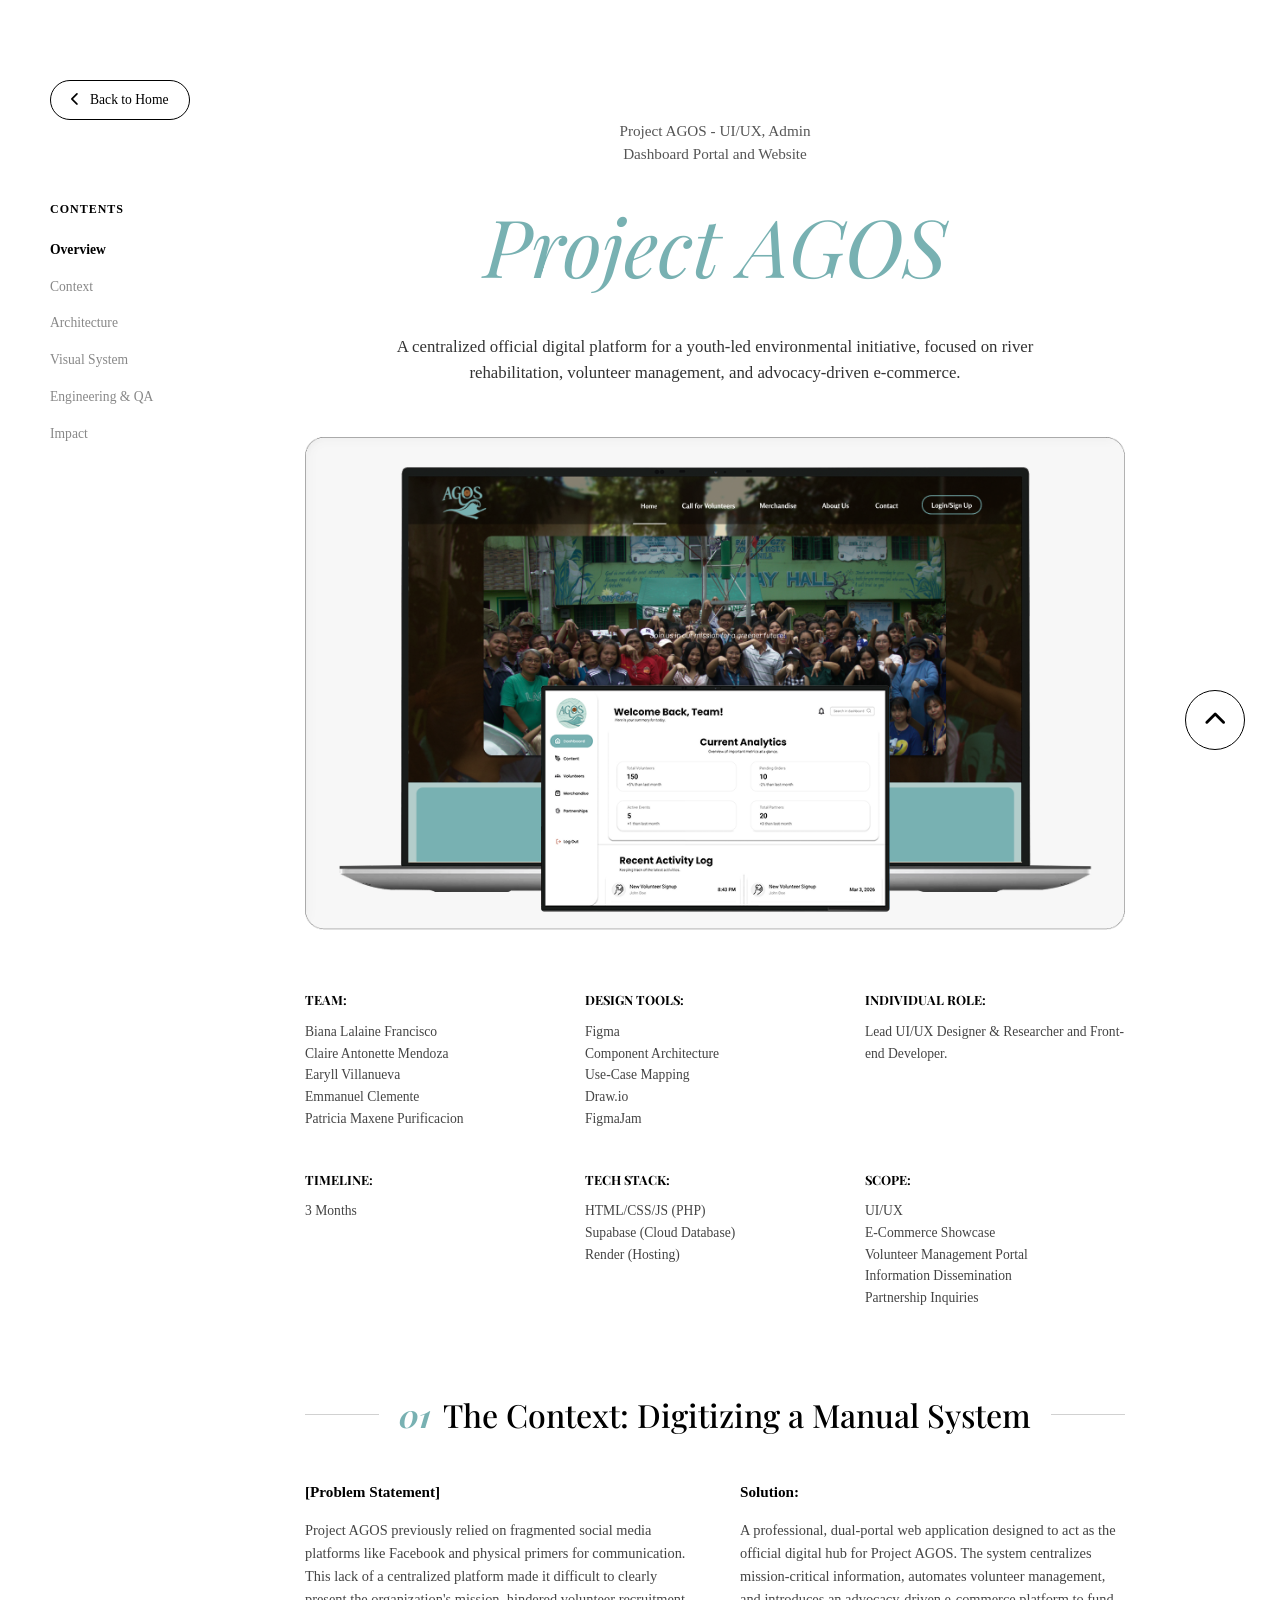
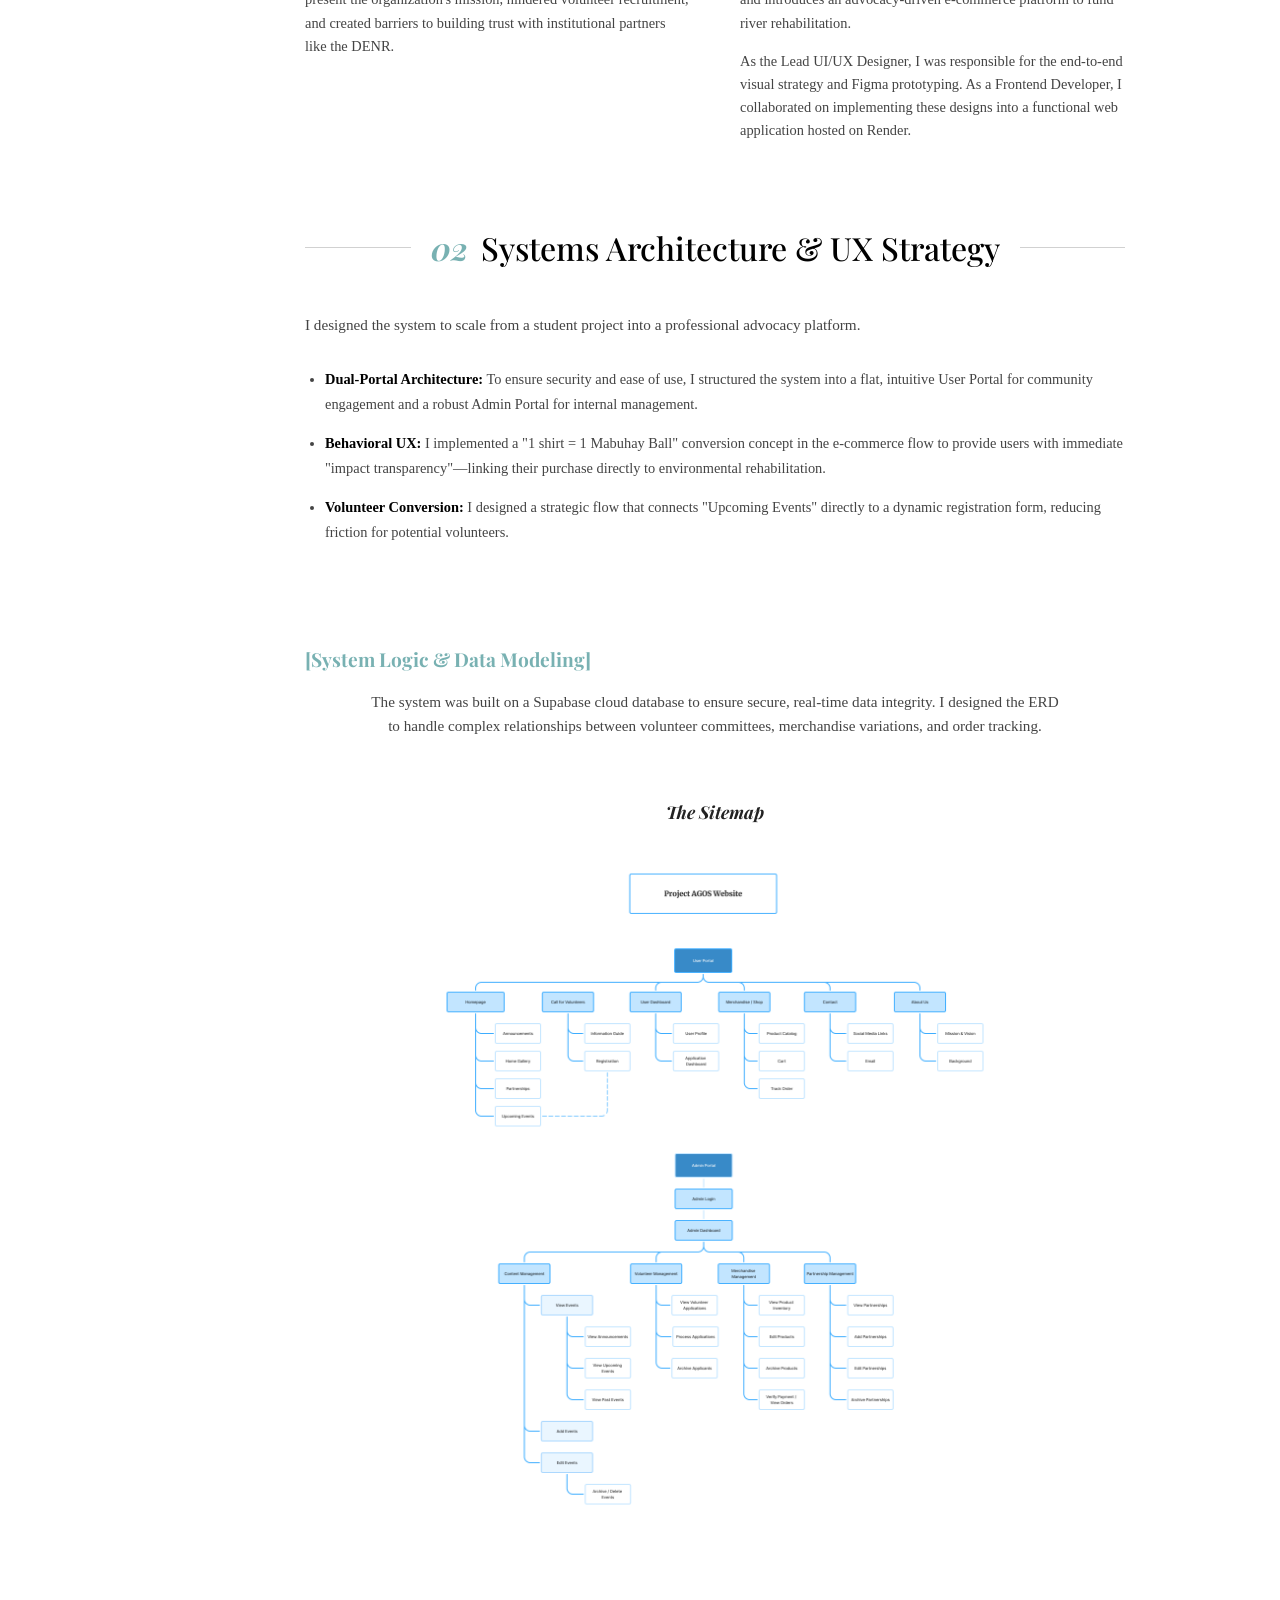
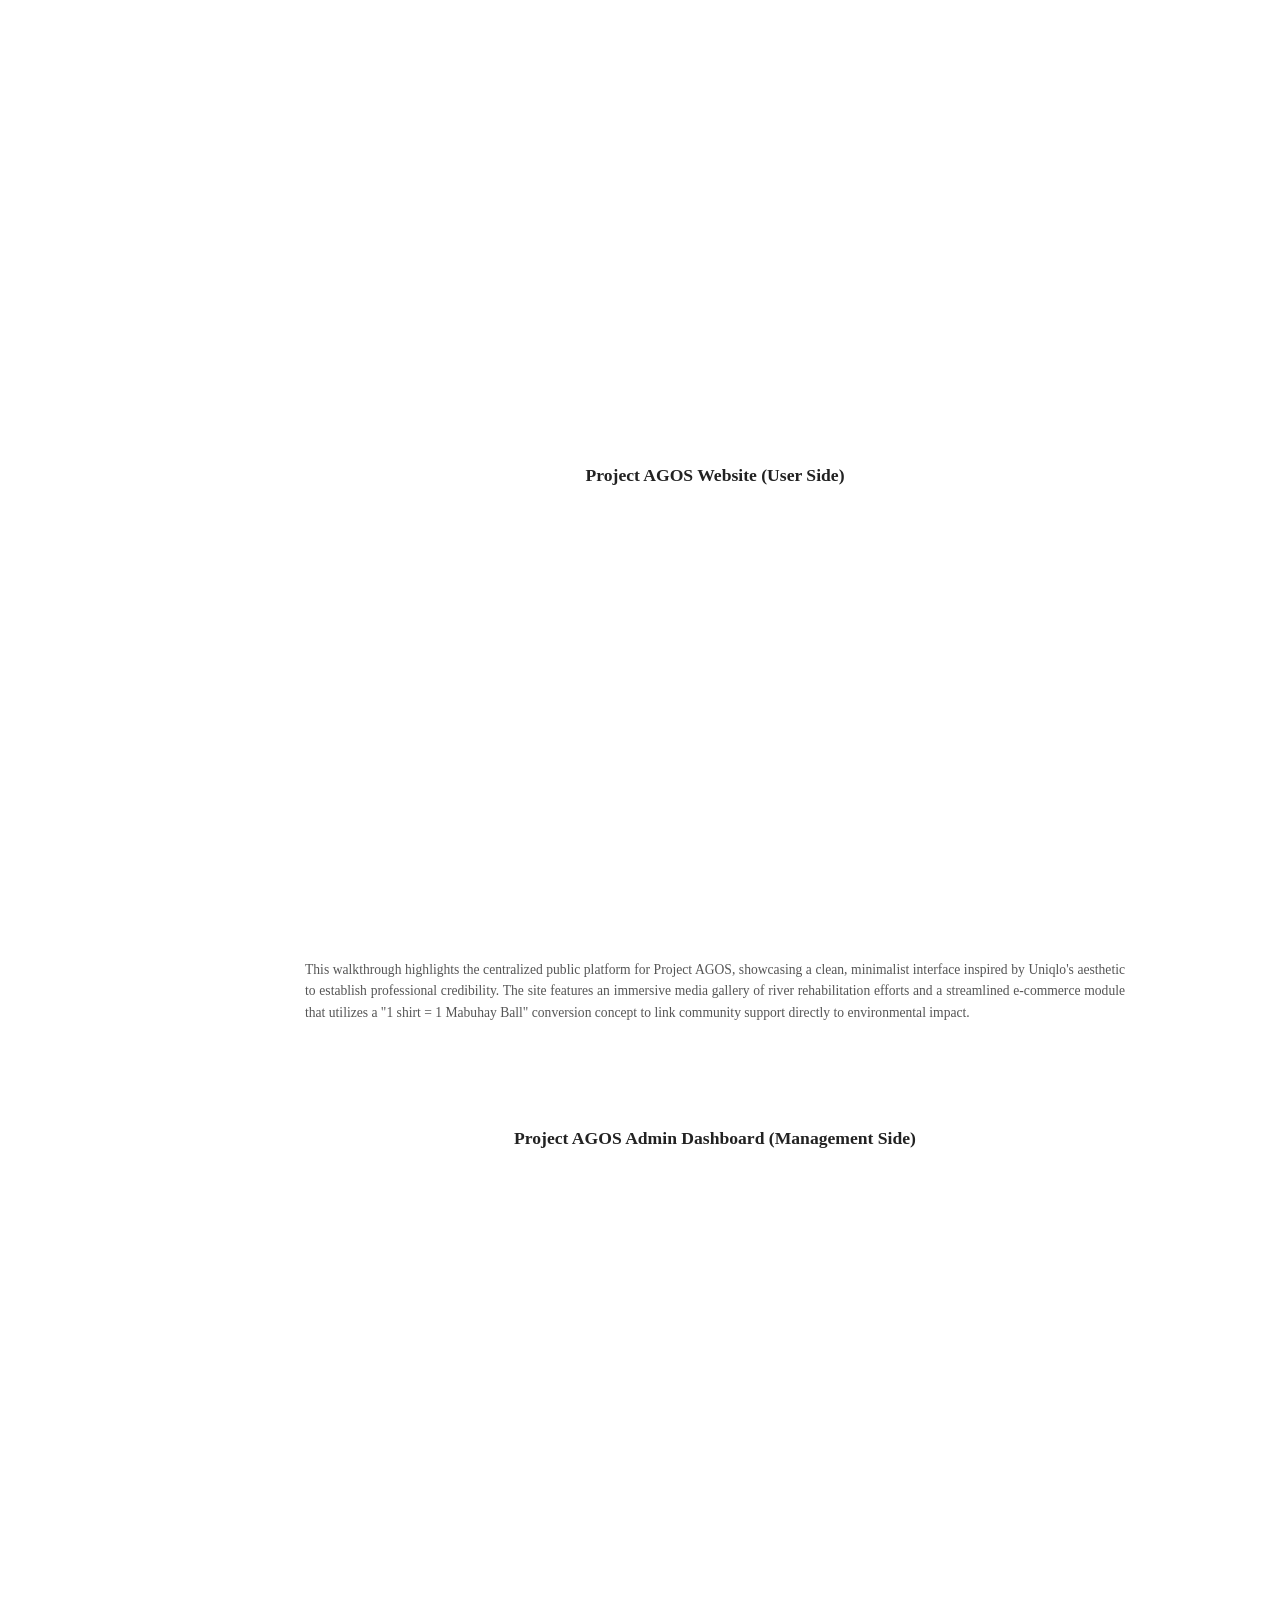
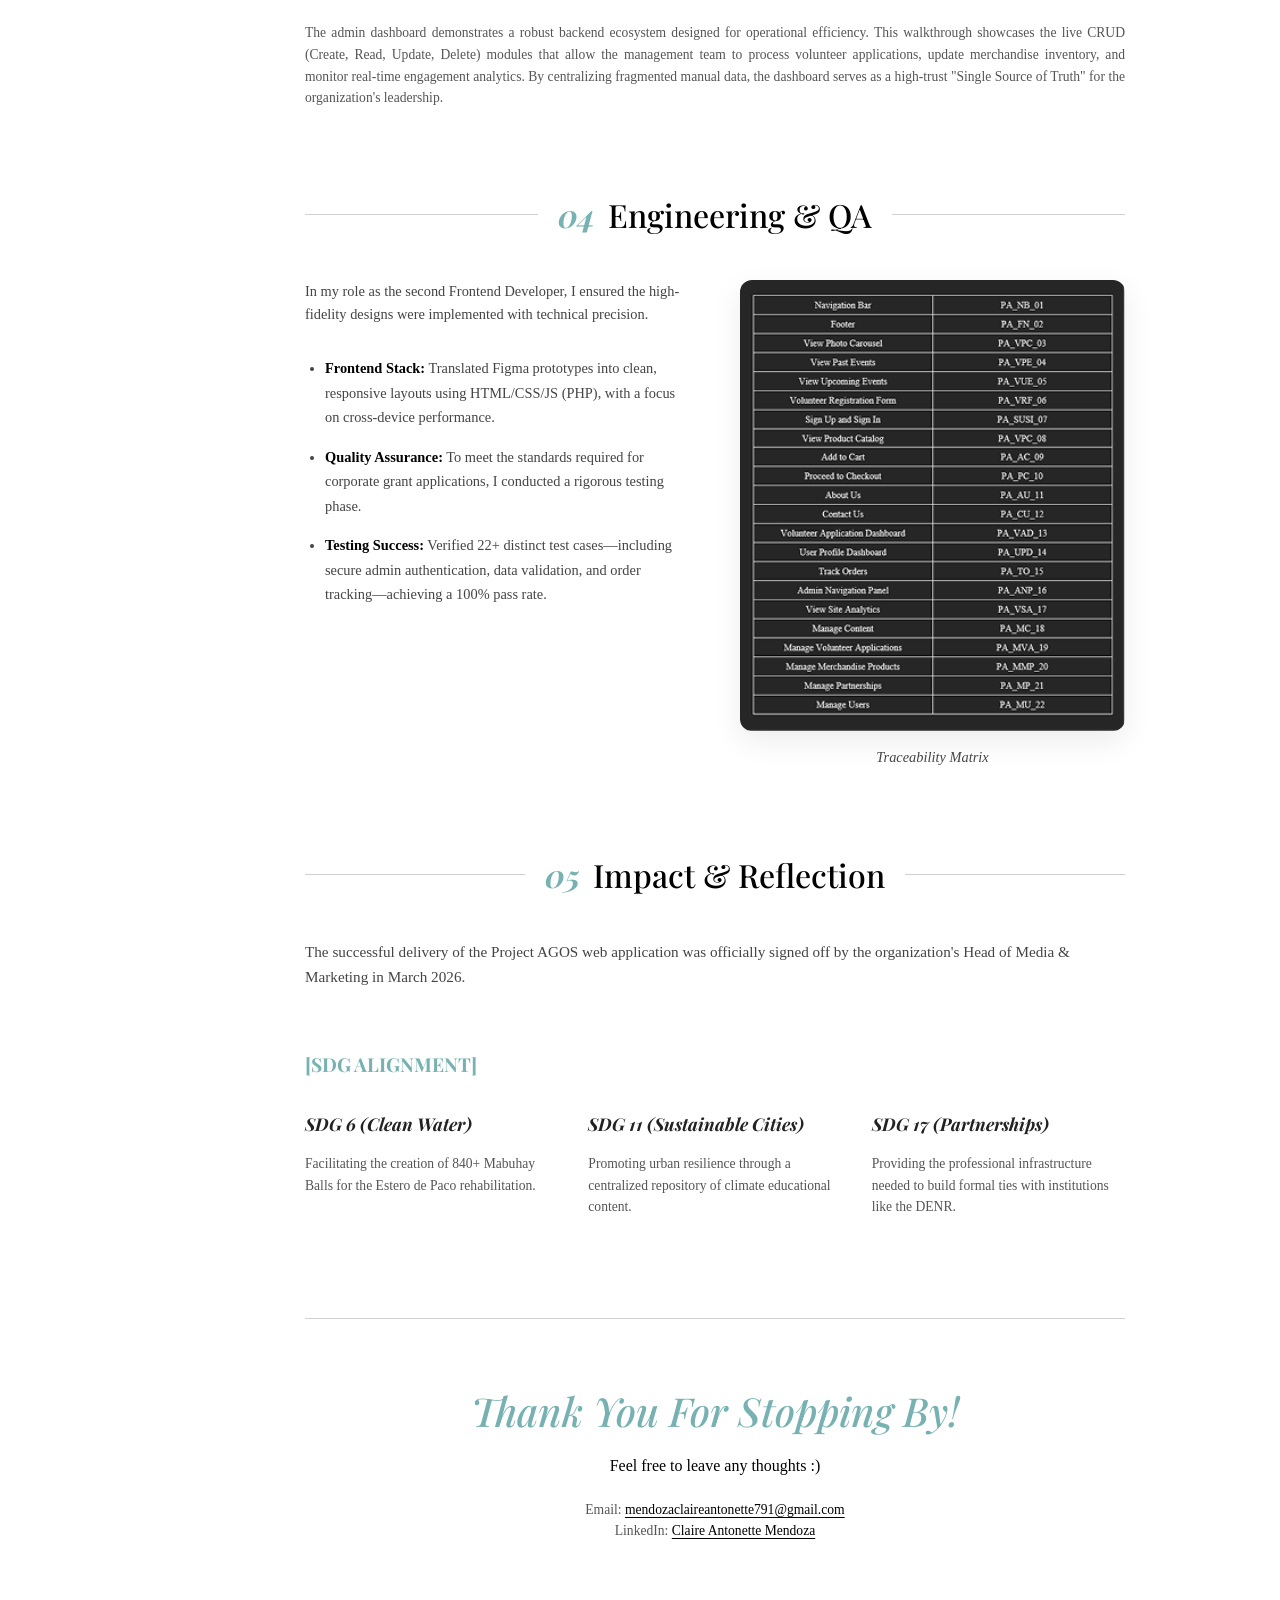
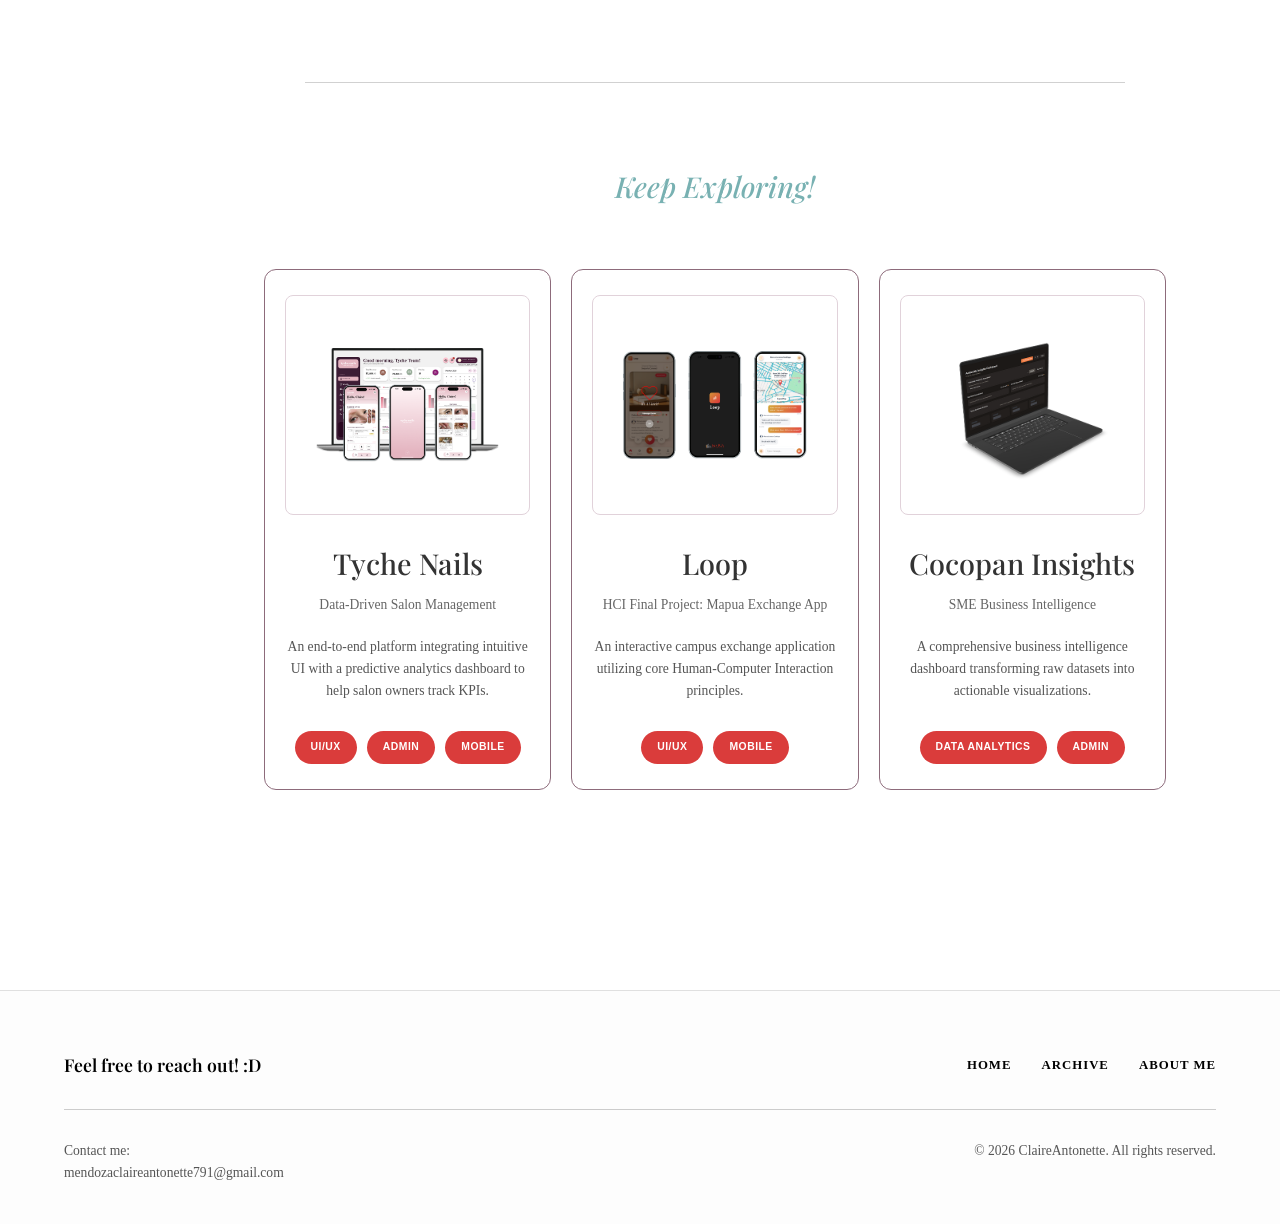
==== cs-agos.html @ 2062e63c "launch: case studies" ====
<!DOCTYPE html>
<html lang="en">
<head>
    <meta charset="UTF-8">
    <meta name="viewport" content="width=device-width, initial-scale=1.0">
    <title>Project AGOS | Case Study</title>
    
    <link rel="icon" type="image/png" href="images/me.png">
    <link rel="stylesheet" href="https://cdnjs.cloudflare.com/ajax/libs/font-awesome/6.4.0/css/all.min.css">
    <link rel="preconnect" href="https://fonts.googleapis.com">
    <link rel="preconnect" href="https://fonts.gstatic.com" crossorigin>
    <link href="https://fonts.googleapis.com/css2?family=Playfair+Display:ital,wght@0,400;0,500;0,600;1,400;1,500&display=swap" rel="stylesheet">
    
    <link rel="stylesheet" href="style.css"> <link rel="stylesheet" href="cs-agos.css"> <script src="components.js" defer></script>
</head>
<body class="case-study-body">

    <div class="cs-layout-grid">
        
        <aside class="cs-sidebar-left">
            <a href="index.html" class="pill-btn back-to-home">
                <i class="fa-solid fa-chevron-left"></i> Back to Home
            </a>

            <div class="contents-wrapper">
                <h4 class="contents-title">CONTENTS</h4>
                <nav class="contents-nav" id="scrollspy-nav">
                    <a href="#overview" class="active">Overview</a>
                    <a href="#context">Context</a>
                    <a href="#architecture">Architecture</a>
                    <a href="#visual-system">Visual System</a>
                    <a href="#engineering">Engineering & QA</a>
                    <a href="#impact">Impact</a>
                </nav>
            </div>
        </aside>

        <main class="cs-main-content">
            
            <section id="overview" class="cs-section scroll-section">
                <div class="hero-text-center pop-in">
                    <p class="hero-overline">Project AGOS - UI/UX, Admin<br>Dashboard Portal and Website</p>
                    <h1 class="hero-title">Project AGOS</h1>
                    <p class="hero-subtitle">A centralized official digital platform for a youth-led environmental initiative, focused on river rehabilitation, volunteer management, and advocacy-driven e-commerce.</p>
                </div>

                <div class="hero-image-wrapper pop-in delay-1">
                    <img src="images/agos/agos mockup.png" alt="Project AGOS Responsive Mockups" class="full-width-img">
                </div>

                <div class="project-meta-grid pop-in delay-2">
                    <div class="meta-item">
                        <h4>TEAM:</h4>
                        <p>Biana Lalaine Francisco<br>Claire Antonette Mendoza<br>Earyll Villanueva<br>Emmanuel Clemente<br>Patricia Maxene Purificacion</p>
                    </div>
                    <div class="meta-item">
                        <h4>DESIGN TOOLS:</h4>
                        <p>Figma<br>Component Architecture<br>Use-Case Mapping<br>Draw.io<br>FigmaJam</p>
                    </div>
                    <div class="meta-item">
                        <h4>INDIVIDUAL ROLE:</h4>
                        <p>Lead UI/UX Designer & Researcher and Front-end Developer.</p>
                    </div>
                    <div class="meta-item">
                        <h4>TIMELINE:</h4>
                        <p>3 Months</p>
                    </div>
                    <div class="meta-item">
                        <h4>TECH STACK:</h4>
                        <p>HTML/CSS/JS (PHP)<br>Supabase (Cloud Database)<br>Render (Hosting)</p>
                    </div>
                    <div class="meta-item">
                        <h4>SCOPE:</h4>
                        <p>UI/UX<br>E-Commerce Showcase<br>Volunteer Management Portal<br>Information Dissemination<br>Partnership Inquiries</p>
                    </div>
                </div>
            </section>

            <section id="context" class="cs-section scroll-section">
                <div class="section-header-line pop-in">
                    <div class="line"></div>
                    <h2 class="section-heading"><span class="accent-num">01</span> The Context: Digitizing a Manual System</h2>
                    <div class="line"></div>
                </div>

                <div class="two-col-text pop-in">
                    <div class="col">
                        <h4>[Problem Statement]</h4>
                        <p>Project AGOS previously relied on fragmented social media platforms like Facebook and physical primers for communication. This lack of a centralized platform made it difficult to clearly present the organization's mission, hindered volunteer recruitment, and created barriers to building trust with institutional partners like the DENR.</p>
                    </div>
                    <div class="col">
                        <h4>Solution:</h4>
                        <p>A professional, dual-portal web application designed to act as the official digital hub for Project AGOS. The system centralizes mission-critical information, automates volunteer management, and introduces an advocacy-driven e-commerce platform to fund river rehabilitation.</p>
                        <p class="mt-s">As the Lead UI/UX Designer, I was responsible for the end-to-end visual strategy and Figma prototyping. As a Frontend Developer, I collaborated on implementing these designs into a functional web application hosted on Render.</p>
                    </div>
                </div>
            </section>

            <section id="architecture" class="cs-section scroll-section">
                <div class="section-header-line pop-in">
                    <div class="line"></div>
                    <h2 class="section-heading"><span class="accent-num">02</span> Systems Architecture & UX Strategy</h2>
                    <div class="line"></div>
                </div>
                
                <p class="section-intro pop-in">I designed the system to scale from a student project into a professional advocacy platform.</p>
                <ul class="custom-list bulleted pop-in">
                    <li><strong>Dual-Portal Architecture:</strong> To ensure security and ease of use, I structured the system into a flat, intuitive User Portal for community engagement and a robust Admin Portal for internal management.</li>
                    <li><strong>Behavioral UX:</strong> I implemented a "1 shirt = 1 Mabuhay Ball" conversion concept in the e-commerce flow to provide users with immediate "impact transparency"—linking their purchase directly to environmental rehabilitation.</li>
                    <li><strong>Volunteer Conversion:</strong> I designed a strategic flow that connects "Upcoming Events" directly to a dynamic registration form, reducing friction for potential volunteers.</li>
                </ul>

                <div class="centered-text-block pop-in mt-xl">
                    <h4 class="accent-subheading">[System Logic & Data Modeling]</h4>
                    <p class="standard-desc centered">The system was built on a Supabase cloud database to ensure secure, real-time data integrity. I designed the ERD to handle complex relationships between volunteer committees, merchandise variations, and order tracking.</p>
                </div>

                <div class="full-image-block pop-in text-center mt-l">
                    <h4 class="italic-subheading">The Sitemap</h4>
                    <img src="images/agos/sitemap.png" alt="Sitemap" class="full-width-img contained-img">
                </div>

                <div class="two-col-images pop-in mt-xl">
                    <div class="col-img text-center">
                        <h4 class="italic-subheading">The Database Design (ERD)</h4>
                        <img src="images/agos/erd.png" alt="Database ERD" class="full-width-img">
                    </div>
                    <div class="col-img text-center">
                        <h4 class="italic-subheading">Use Case Diagram</h4>
                        <img src="images/agos/use case diagram.png" alt="Use Case Diagram" class="full-width-img">
                    </div>
                </div>
            </section>

            <section id="visual-system" class="cs-section scroll-section">
                <div class="section-header-line pop-in">
                    <div class="line"></div>
                    <h2 class="section-heading"><span class="accent-num">03</span> UI Design & Visual System</h2>
                    <div class="line"></div>
                </div>

                <p class="section-intro pop-in">I established a modern, trustworthy digital identity inspired by Uniqlo's minimalist aesthetic to ensure scannability and professional credibility.</p>
                <ul class="custom-list bulleted pop-in">
                    <li><strong>Design Motif:</strong> The "AGOS" (The Current) theme is reflected through fluid wave icons and organic illustrations of the "Bokashi" balls.</li>
                    <li><strong>The Palette:</strong> Used Deep Teals (#78B1B2) for water restoration and Earthy Browns (#88582F) to represent the bioremediation elements.</li>
                    <li><strong>Navigation Logic:</strong> Designed a flat navigation structure for the User Portal to ensure maximum accessibility for the general public.</li>
                </ul>

                <div class="full-image-block pop-in mt-l">
                    <h4 class="accent-subheading">[Design System]</h4>
                    <img src="images/agos/design system.png" alt="Design System, Typography, Colors, and Assets" class="full-width-img shadow-light border-radius-lg mt-m">
                </div>

                <div class="full-video-block pop-in mt-xl">
                    <h4 class="bold-subheading text-center">Project AGOS Website (User Side)</h4>
                    <video src="videos/agos/user website.mp4" autoplay loop muted playsinline class="full-width-video mt-m"></video>
                    <p class="caption-desc mt-m">This walkthrough highlights the centralized public platform for Project AGOS, showcasing a clean, minimalist interface inspired by Uniqlo's aesthetic to establish professional credibility. The site features an immersive media gallery of river rehabilitation efforts and a streamlined e-commerce module that utilizes a "1 shirt = 1 Mabuhay Ball" conversion concept to link community support directly to environmental impact.</p>
                </div>

                <div class="full-video-block pop-in mt-xl">
                    <h4 class="bold-subheading text-center">Project AGOS Admin Dashboard (Management Side)</h4>
                    <video src="videos/agos/admin dashboard.mp4" autoplay loop muted playsinline class="full-width-video mt-m"></video>
                    <p class="caption-desc mt-m">The admin dashboard demonstrates a robust backend ecosystem designed for operational efficiency. This walkthrough showcases the live CRUD (Create, Read, Update, Delete) modules that allow the management team to process volunteer applications, update merchandise inventory, and monitor real-time engagement analytics. By centralizing fragmented manual data, the dashboard serves as a high-trust "Single Source of Truth" for the organization's leadership.</p>
                </div>
            </section>

            <section id="engineering" class="cs-section scroll-section">
                <div class="section-header-line pop-in">
                    <div class="line"></div>
                    <h2 class="section-heading"><span class="accent-num">04</span> Engineering & QA</h2>
                    <div class="line"></div>
                </div>

                <div class="engineering-grid pop-in">
                    <div class="eng-text-col">
                        <p class="standard-desc mb-m">In my role as the second Frontend Developer, I ensured the high-fidelity designs were implemented with technical precision.</p>
                        <ul class="custom-list bulleted">
                            <li><strong>Frontend Stack:</strong> Translated Figma prototypes into clean, responsive layouts using HTML/CSS/JS (PHP), with a focus on cross-device performance.</li>
                            <li><strong>Quality Assurance:</strong> To meet the standards required for corporate grant applications, I conducted a rigorous testing phase.</li>
                            <li><strong>Testing Success:</strong> Verified 22+ distinct test cases—including secure admin authentication, data validation, and order tracking—achieving a 100% pass rate.</li>
                        </ul>
                    </div>
                    <div class="eng-img-col text-center">
                        <img src="images/agos/traceability matrix.png" alt="Traceability Matrix" class="full-width-img shadow-light border-radius-lg">
                        <p class="caption-italic mt-s">Traceability Matrix</p>
                    </div>
                </div>
            </section>

            <section id="impact" class="cs-section scroll-section">
                <div class="section-header-line pop-in">
                    <div class="line"></div>
                    <h2 class="section-heading"><span class="accent-num">05</span> Impact & Reflection</h2>
                    <div class="line"></div>
                </div>

                <p class="section-intro pop-in">The successful delivery of the Project AGOS web application was officially signed off by the organization's Head of Media & Marketing in March 2026.</p>

                <div class="centered-text-block pop-in mt-l">
                    <h4 class="accent-subheading">[SDG ALIGNMENT]</h4>
                </div>

                <div class="sdg-grid pop-in mt-m">
                    <div class="sdg-col">
                        <h4 class="italic-subheading small">SDG 6 (Clean Water)</h4>
                        <p>Facilitating the creation of 840+ Mabuhay Balls for the Estero de Paco rehabilitation.</p>
                    </div>
                    <div class="sdg-col">
                        <h4 class="italic-subheading small">SDG 11 (Sustainable Cities)</h4>
                        <p>Promoting urban resilience through a centralized repository of climate educational content.</p>
                    </div>
                    <div class="sdg-col">
                        <h4 class="italic-subheading small">SDG 17 (Partnerships)</h4>
                        <p>Providing the professional infrastructure needed to build formal ties with institutions like the DENR.</p>
                    </div>
                </div>

                <div class="cs-outro pop-in mt-xl">
                    <hr class="thin-line">
                    <h2 class="accent-italic-heading">Thank You For Stopping By!</h2>
                    <p>Feel free to leave any thoughts :)</p>
                    <div class="outro-links">
                        <p>Email: <a href="mailto:mendozaclaireantonette791@gmail.com">mendozaclaireantonette791@gmail.com</a></p>
                        <p>LinkedIn: <a href="https://www.linkedin.com/in/claire-antonette-mendoza-5506382b3/" target="_blank">Claire Antonette Mendoza</a></p>
                    </div>
                </div>
            </section>

            <section class="keep-exploring-section pop-in">
                <h3 class="accent-italic-heading small">Keep Exploring!</h3>
                
                <div class="projects-grid mt-l">
                    <a href="cs-tyche.html" class="project-card" style="--hover-glow: rgba(244, 143, 177, 0.6);">
                        <div class="project-top-container">
                            <img src="images/tyche nails.png" alt="Tyche Nails App">
                        </div>
                        <h3>Tyche Nails</h3>
                        <p class="subtitle">Data-Driven Salon Management</p>
                        <p class="desc">An end-to-end platform integrating intuitive UI with a predictive analytics dashboard to help salon owners track KPIs.</p>
                        <div class="tags">
                            <span class="tag" style="background-color: var(--accent-red);">UI/UX</span>
                            <span class="tag" style="background-color: var(--accent-red);">ADMIN</span>
                            <span class="tag" style="background-color: var(--accent-red);">MOBILE</span>
                        </div>
                    </a>

                    <a href="cs-loop.html" class="project-card" style="--hover-glow: rgba(255, 38, 38, 0.068);">
                        <div class="project-top-container">
                            <img src="images/loop.png" alt="Loop">
                        </div>
                        <h3>Loop</h3>
                        <p class="subtitle">HCI Final Project: Mapua Exchange App</p>
                        <p class="desc">An interactive campus exchange application utilizing core Human-Computer Interaction principles.</p>
                        <div class="tags">
                            <span class="tag" style="background-color: var(--accent-red);">UI/UX</span>
                            <span class="tag" style="background-color: var(--accent-red);">MOBILE</span>
                        </div>    
                    </a>
                    
                    <a href="cs-cocopan.html" class="project-card" style="--hover-glow: rgba(223, 127, 25, 0.075);">
                        <div class="project-top-container">
                            <img src="images/cocopan.png" alt="Cocopan Insights Dashboard">
                        </div>
                        <h3>Cocopan Insights</h3>
                        <p class="subtitle">SME Business Intelligence</p>
                        <p class="desc">A comprehensive business intelligence dashboard transforming raw datasets into actionable visualizations.</p>
                        <div class="tags">
                            <span class="tag" style="background-color: var(--accent-red);">DATA ANALYTICS</span>
                            <span class="tag" style="background-color: var(--accent-red);">ADMIN</span>
                        </div>
                    </a>
                </div>
            </section>

        </main>

        <aside class="cs-sidebar-right">
            <button class="circle-btn back-to-top" id="btt-btn">
                <i class="fa-solid fa-chevron-up"></i>
            </button>
        </aside>

    </div>

    <site-footer></site-footer>

    <script>
        document.addEventListener("DOMContentLoaded", () => {
            const popElements = document.querySelectorAll('.pop-in');
            const observerOptions = { threshold: 0.1, rootMargin: "0px 0px -50px 0px" };
            
            const appearOnScroll = new IntersectionObserver(function(entries, observer) {
                entries.forEach(entry => {
                    if (!entry.isIntersecting) return;
                    entry.target.classList.add('visible');
                    observer.unobserve(entry.target);
                });
            }, observerOptions);

            popElements.forEach(el => appearOnScroll.observe(el));

            const sections = document.querySelectorAll('.scroll-section');
            const navLinks = document.querySelectorAll('.contents-nav a');

            window.addEventListener('scroll', () => {
                let current = '';
                sections.forEach(section => {
                    const sectionTop = section.offsetTop;
                    const sectionHeight = section.clientHeight;
                    if (pageYOffset >= (sectionTop - 300)) {
                        current = section.getAttribute('id');
                    }
                });

                navLinks.forEach(link => {
                    link.classList.remove('active');
                    if (link.getAttribute('href').includes(current)) {
                        link.classList.add('active');
                    }
                });
            });

            const bttBtn = document.getElementById('btt-btn');
            bttBtn.addEventListener('click', () => {
                window.scrollTo({ top: 0, behavior: 'smooth' });
            });
        });
    </script>
</body>
</html>
---- style.css ----
/* ====== BASE STYLES & VARIABLES ====== */
:root {
    --primary-color: #9a6f87; 
    --accent-red: #D12D01; /* High contrast red requested */
    --text-color: #333333;
    --bg-color: #fdfdfd;
    --border-color: #c9b4c3;
    --font-heading: 'Playfair Display', serif;
    --font-body: 'Georgia', 'Times New Roman', Times, serif;
    --card-outline-color: #9a6f87; /*outline*/
    --card-inner-box-border-color: rgba(154, 111, 135, 0.3); /*sub-stroke*/
}

/* --- CUSTOM SCROLLBAR & SMOOTH SCROLL --- */
html {
    scroll-behavior: smooth;
}

::-webkit-scrollbar {
    width: 8px;
}

::-webkit-scrollbar-track {
    background: var(--bg-color);
}

::-webkit-scrollbar-thumb {
    background: var(--primary-pink);
    border-radius: 10px;
}

::-webkit-scrollbar-thumb:hover {
    background: var(--accent-red);
}

/* --- SCROLL REVEAL ANIMATIONS --- */
.reveal-on-scroll {
    opacity: 50;
    transform: translateY(40px);
    transition: opacity 2s ease-out, transform 8s cubic-bezier(0.175, 0.885, 0.32, 1.275);
}

.reveal-on-scroll.is-visible {
    opacity: 1;
    transform: translateY(0);
}


* {
    margin: 0;
    padding: 0;
    box-sizing: border-box;
}

body {
    background-color: var(--bg-color);
    color: var(--text-color);
    font-family: var(--font-body);
    line-height: 1.6;
    overflow-x: hidden;
}

a {
    text-decoration: none;
    color: inherit;
}

/* ====== NAVBAR ====== */
#navbar {
    position: fixed;
    top: 20px;
    left: 50%;
    transform: translateX(-50%);
    width: 95%;
    max-width: 1100px;
    z-index: 1000;
    transition: transform 0.4s cubic-bezier(0.3, 1, 0.3, 1);
}

.nav-content {
    position: relative;
    height: 63px;
    background: rgba(253, 253, 253, 0.4);
    backdrop-filter: blur(12px);
    -webkit-backdrop-filter: blur(25px); 
    border: 1px solid rgba(201, 180, 195, 0.5);
    border-radius: 50px;
    display: flex;
    justify-content: space-between;
    align-items: center;
    padding: 12px 35px;
    box-shadow: 0 4px 20px rgba(0, 0, 0, 0.03);
}

/* The new centered pill container */
.nav-center {
    position: absolute;
    height: 38px;
    left: 50%;
    transform: translateX(-50%); /* This guarantees it is mathematically dead-center */
    background: rgba(201, 180, 195, 0.15); /* Same soft background as the buttons */
    border: 1px solid rgba(201, 180, 195, 0.5);
    border-radius: 50px;
    padding: 8px 40px;
    display: flex;
    align-items: center;
    margin-left: 15px;
}

.nav-right {
    display: flex;
    align-items: center;
    gap: 25px;
}

.logo {
    font-family: var(--font-heading);
    color: var(--primary-color);
    font-weight: 540;
    font-size: 0.95rem;
    letter-spacing: 1px;
    transition: opacity 0.3s ease;
}

.mobile-logo {
    display: none; /* Hidden on desktop */
}

.logo:hover {
    opacity: 0.7;
}

.nav-links {
    list-style: none;
    display: flex;
    gap: 35px;
    align-items: center;
}

.nav-links a {
    font-family: var(--font-body);
    font-size: 0.8rem;
    color: var(--primary-color);
    letter-spacing: 0px;
    text-transform: uppercase;
    transition: color 0.3s ease;
}

.nav-links a:hover, .nav-links a.active {
    color: var(--accent-red);
    opacity: 1;
    
}

.resume-circle {
    display: flex;
    align-items: center;
    justify-content: center;
    width: 38px;
    height: 38px;
    border-radius: 50%;
    background: rgba(201, 180, 195, 0.15);
    border: 1px solid rgba(201, 180, 195, 0.5);
    color: var(--primary-color);
    font-size: 1.1rem;
    transition: all 0.3s ease;
}

.resume-circle:hover {
    background: var(--accent-red);
    border-color: var(--accent-red);
    color: white;
    transform: scale(1.05);
}

/* ====== PAGE SECTIONS (Scaled up) ====== */
main {
    max-width: 1200px; /* Scaled up from 1100px */
    margin: 0 auto;
    padding: 150px 20px 100px 20px;
    min-height: 80vh;
}

.page-section {
    display: none; 
    animation: fadeIn 0.6s ease forwards;
}

.page-section.active {
    display: block; 
}

@keyframes fadeIn {
    from { opacity: 0; transform: translateY(15px); }
    to { opacity: 1; transform: translateY(0); }
}

/* ====== GRADIENT TEXT ====== */
.gradient-text {
    background: linear-gradient(0deg, #9e4127d9 0%, #A16DB4 100%); 
    -webkit-background-clip: text;
    -webkit-text-fill-color: transparent;
    background-clip: text;
    color: transparent;
    display: inline-block;
}

/* ====== HOME PAGE ====== */
.hero {
    margin-bottom: 90px;
}

.hero h1 {
    font-family: var(--font-heading);
    font-size: 4.2rem; /* Scaled up */
    font-weight: 400;
    line-height: 1.2;
    margin-bottom: 25px;
}

.hero p {
    color: #9E4027; /* Neutral tone for subtitle */
    font-size: 1.1rem;
}

.section-divider {
    display: flex;
    justify-content: space-between;
    align-items: center;
    border-top: 1px solid var(--border-color);
    padding-top: 10px;
    margin-bottom: 50px;
    color: var(--primary-color);
    font-family: var(--font-heading);
    font-size: 1.2rem;
}

/* Projects Grid - Subtle premium interactions */
/* Projects Grid - Premium multi-border interaction */
.projects-grid {
    display: grid;
    grid-template-columns: repeat(2, 1fr);
    gap: 40px;
}

.project-card {
    display: block;
    /* Pronounced border on the overall box per Figma frame design */
    border: 2px solid var(--card-outline-color); 
    border-radius: 12px;
    padding: 0; /* Important: remove overall padding per Figma design */
    text-align: center;
    position: relative;
    background: #fff;
    transition: transform 0.4s ease, box-shadow 0.4s ease, border-color 0.4s ease;
    overflow: hidden; /* For the rounded inner corners to feel perfect */
    z-index: 1;
}

.project-card:hover {
    transform: translateY(-6px);
    box-shadow: 0 15px 35px rgba(154, 111, 135, 0);
    /* border-color change on hover isn't per Figma, */
}

.project-card::before {
    content: '';
    position: absolute;
    top: 5%; left: 5%; right: 5%; bottom: 5%;
    background: var(--hover-glow, rgba(199, 145, 204, 0.179)); /* Fallback color */
    filter: blur(25px);
    opacity: 0;
    z-index: -1;
    transition: opacity 0.5s ease, transform 0.5s ease;
    border-radius: 12px;
}

.project-card:hover::before {
    opacity: 1;
    transform: scale(0.9);
}


/* Renamed from .img-placeholder per the new design structure */
/* This container holds the mockup and tags within a light sub-stroke box per Figma frame */
.project-top-container {
    width: calc(100% - 40px); /* substitute padding per Figma design */
    margin: 20px auto; /* Margin to create space from main box outline */
    height: 300px; /* Scaled up height per previous request */
    background-color: #fff; /* White background per Figma design */
    border: 1px solid var(--card-inner-box-border-color); /* The light sub-stroke per Figma frame */
    border-radius: 10px; /* Very rounded inner corners per Figma frame */
    display: flex;
    align-items: center;
    justify-content: center;
    color: #999;
    font-family: sans-serif;
    font-size: 0.9rem;
    overflow: hidden;
    position: relative;
}

.project-top-container img {
    width: 100%;
    height: 100%;
    object-fit: contain; /* Contain the mockups within the frame, very important! */
    padding: 20px; /* Add padding *inside* the sub-box to center the mockup frame nicely */
    transition: transform 0.5s ease;
}

.project-card:hover .project-top-container img {
    transform: scale(1.03); /* Subtle image zoom effect on entire mockup per frame */
}

/* Updated details rules to center text and add space from the main outline per design */
.project-card h3 {
    font-family: var(--font-heading);
    font-weight: 500;
    font-size: 2rem;
    color: #333;
    margin: 0 0 5px 0; /* Updated margins */
    padding: 0 15px; /* Add horizontal padding per Figma design frame */
    transition: color 0.3s ease;
}

.project-card:hover h3 {
    color: var(--accent-red);
}

.project-card .subtitle {
    font-size: 0.9rem;
    color: #666;
    margin: 0 0 15px 0;
    padding: 0 15px; /* Add horizontal padding */
}

.project-card .desc {
    font-size: 0.95rem;
    color: #555;
    margin: 0 0 25px 0;
    padding: 0 15px; /* Add horizontal padding */
}

.tags {
    display: flex;
    justify-content: center;
    gap: 10px;
    padding: 0 15px 20px 15px; /* Add bottom padding to the *whole* tags block per Figma frame */
}

.tag {
    background-color: var(--accent-red);
    color: white;
    font-family: sans-serif;
    font-size: 0.65rem;
    font-weight: bold;
    padding: 6px 14px;
    border-radius: 20px;
    letter-spacing: 0.5px;
}

.github-icon {
    position: absolute;
    top: 35px;
    right: 35px;
    font-size: 1.6rem;
    color: #333;
    background: rgba(255,255,255,0.8);
    border-radius: 50%;
    width: 35px; height: 35px;
    display: flex; align-items: center; justify-content: center;
    z-index: 10;
}

/* ====== ARCHIVE PAGE ====== */
.archive-hero h1 {
    font-family: var(--font-heading);
    font-size: 4rem;
    font-style: italic;
    font-weight: 400;
    margin-bottom: 80px;
}

.coming-soon {
    text-align: center;
    margin-top: 80px;
    color: #555;
}

.coming-soon i {
    font-size: 5rem;
    color: #444;
    margin-bottom: 20px;
}

.coming-soon h2 {
    font-family: var(--font-heading);
    font-weight: 400;
    font-size: 2rem;
    font-style: italic;
}

/* --- DOUBLE-ICON THEME TOGGLE --- */
.theme-switch {
    position: relative;
    display: flex;
    align-items: center;
    justify-content: space-between;
    left: 20px;
    width: 72px;
    height: 38px;
    background: rgba(201, 180, 195, 0.2);
    border: 1px solid rgba(201, 180, 195, 0.5);
    border-radius: 50px;
    padding: 0 10px;
    cursor: pointer;
    transition: background 0.3s ease;
    margin-right: 10px; /* Space between toggle and resume button */
}

.theme-switch .light-icon {
    font-size: 1rem;
    color: #ffffff;
    z-index: 1; /* Keeps icons above the slider */
    transition: color 0.3s ease;
}

.theme-switch .dark-icon {
    font-size: 1rem;
    color: #c9c9c9;
    z-index: 1; /* Keeps icons above the slider */
    transition: color 0.3s ease;
}

/* The sliding circle */
.switch-thumb {
    position: absolute;
    top: 0px;
    left: 0px;
    width: 38px;
    height: 38px;
    background: #b6b6b6;;
    border-radius: 50%;
    transition: transform 0.4s cubic-bezier(0.175, 0.885, 0.32, 1.275);
    z-index: 0;
}

/* Make the active icon white so it pops against the colored circle */
body:not(.dark-mode) .theme-switch .light-icon {
    color: #000000; 
}

/* --- DARK MODE THEME --- */
/* --- DARK MODE OVERRIDES FOR TOGGLE --- */
body.dark-mode .theme-switch {
    background: rgba(255, 255, 255, 0.1);
    border-color: rgba(255, 255, 255, 0.2);
}

/* Move the circle to the moon side */
body.dark-mode .switch-thumb {
    transform: translateX(34px); 
    background: #e0e0e0;
}

/* Contrast colors for icons in dark mode */
body.dark-mode .theme-switch .dark-icon {
    color: #121212; /* Dark moon inside white circle */
}

body.dark-mode .theme-switch .light-icon {
    color: #393939; /* Light sun outside circle */
}

body.dark-mode {
    --bg-color: #121212e3;
    --text-color: #ffffff;
    --navbar-bg: rgba(18, 18, 18, 0.5);
    --border-pink: rgba(217, 78, 42, 0.3);
    --camera-body-color: #2a2a2a;
    --card-outline-color: #444;
}

body.dark-mode .nav-content {
    background:rgba(212, 212, 212, 0.067);
}

body.dark-mode .project-card {
    background: #4d4d4d;
    border: 2px solid #8a8a8a; 
}

body.dark-mode .img-placeholder, 
body.dark-mode .project-top-container {
    background: #6b6b6b;
}

body.dark-mode .project-card h3, 
body.dark-mode .subtitle, 
body.dark-mode .desc {
    color: #ffffffd5;
}

body.dark-mode .project-card:hover h3 {
    color: hsla(0, 100%, 61%, 0.835);
}

body.dark-mode .showcase-title {
    color: #ffffffd5;
}

body.dark-mode .showcase-desc {
    color: #ffffff9f;
}

body.dark-mode .about-text {
    color: #ffffff9f;
}

body.dark-mode .swipe-hint {
    color: #ffffff9f;
}

body.dark-mode .fa-brands.fa-linkedin,
body.dark-mode .fa-solid.fa-envelope {
    color: #ffffff9f;
}

body.dark-mode .footer-feel-free h4 {
    color: #ffffff;
}

/* ====== FOOTER ====== */
footer {
    border-top: 1px solid #e0e0e0;
    padding: 60px 5% 40px 5%;
    background-color: var(--bg-color);
}

.footer-top {
    display: flex;
    justify-content: space-between;
    align-items: center;
    max-width: 1200px;
    margin: 0 auto;
}

.footer-feel-free h4 {
    font-family: var(--font-heading);
    font-weight: 600;
    font-size: 1.1rem;
    color: #000;
}

.footer-nav {
    display: flex;
    gap: 30px;
}

.footer-nav a {
    font-size: 0.8rem;
    font-weight: bold;
    letter-spacing: 1px;
    transition: color 0.3s;
}

.footer-nav a:hover {
    color: var(--accent-red);
}

.footer-line {
    max-width: 1200px;
    margin: 30px auto;
    height: 1px;
    background-color: #ccc;
}

.footer-bottom {
    display: flex;
    justify-content: space-between;
    max-width: 1200px;
    margin: 0 auto;
    font-size: 0.85rem;
    color: #555;
}

/* ====== RESPONSIVE DESIGN ====== */
@media (max-width: 768px) {
    .projects-grid {
        grid-template-columns: 1fr;
    }

    .hero h1, .archive-hero h1 {
        font-size: 3rem;
    }
    

    /* --- MOBILE NAVBAR: SINGLE ROW --- */
    
    /* Swap the logo text */
    .desktop-logo { display: none; }
    .mobile-logo { display: inline-block; font-size: 0.95rem; font-weight: 550; letter-spacing: 0; margin-left: 5px;}

    /* Force single row layout */
    .nav-content {
        flex-direction: row; 
        justify-content: space-between;
        height: 50px;
        padding: 8px 15px; /* Tighter outer padding */
    }
    
    /* Keep center pill inline */
    .nav-center {
        position: static; /* Removes absolute centering so it doesn't overlap */
        transform: none;
        width: auto;
        height: 26px;
        font-size: 0.65rem;
        padding: 0px 20px; /* Tighter inner pill padding */
        margin-left: 35px;
        margin-right: 5px;
    }

    .nav-links {
        gap: 18px; /* Closer links */
        font-size: xx-small;
    }

    .nav-links a {
        font-size: xx-small; /* Slightly smaller text to fit */
    }

    /* Right icons inline */
    .nav-right {
        flex-direction: row;
        gap: 8px; /* Tighter gap between toggle and resume button */
        width: auto;
    }

    /* Shrink the toggle pill slightly for mobile */
    .theme-switch {
        width: 30px; 
        height: 28px;
        left: 12px;
        padding: 0px;
        justify-content: center;
    }

    .switch-thumb {
        display: none;  
    }

    /* LIGHT MODE: Hide the moon, show the sun */
    body:not(.dark-mode) .theme-switch .dark-icon {
        display: none;
    }
    
    body:not(.dark-mode) .theme-switch .light-icon {
        color: var(--primary-pink); /* Resets to pink (it was white on desktop) */
    }

    /* DARK MODE: Hide the sun, show the moon */
    body.dark-mode .theme-switch .light-icon {
        display: none;
    }
    
    body.dark-mode .theme-switch .dark-icon {
        display: block;
        color: #e0e0e0;
    }

    /* Shrink the resume circle slightly */
    .resume-circle {
        width: 30px;
        height: 28px;
        margin-right: 5px;
        font-size: 0.9rem;
    }

    .theme-switch .light-icon {
    font-size: 0.85rem;
    color: #ffffff;
    z-index: 1; /* Keeps icons above the slider */
    transition: color 0.3s ease;
}

    .theme-switch .dark-icon {
    font-size: 0.85rem;
    color: #c9c9c9;
    z-index: 1; /* Keeps icons above the slider */
    transition: color 0.3s ease;
}

    .github-icon .fa-brands.fa-github {
        margin-left: 0%;
    }

    .about-container {
        flex-direction: column;
    }

    .about-cursive-text {
        position: relative;
        transform: none;
        left: 0;
        text-align: center;
        margin: 20px 0;
        font-size: 5rem;
    }

    .about-text {
        padding-left: 0;
        padding-top: 0;
    }

    .footer-top, .footer-bottom {
        flex-direction: column;
        gap: 20px;
        text-align: center;
    }
}
---- cs-agos.css ----
/* =========================================
   CASE STUDY: PROJECT AGOS
   ========================================= */

:root {
    --color-black: #000000;
    --color-accent-teal: #78B1B2; /* AGOS Theme Color */
    --color-light-teal: #e8f2f2;
    --font-heading: 'Playfair Display', serif;
    --font-body: 'Georgia', serif;
    --line-color: #d1d1d1;
}

body.case-study-body {
    background-color: #ffffff;
    color: var(--color-black);
    font-family: var(--font-body);
    margin: 0;
    padding: 0;
    overflow-x: hidden;
}

/* --- LAYOUT GRID & SIDEBARS --- */
.cs-layout-grid {
    display: grid;
    grid-template-columns: 250px 1fr 100px;
    max-width: 1600px;
    margin: 0 auto;
    position: relative;
    min-height: 100vh;
}

.cs-sidebar-left {
    position: sticky;
    top: 0;
    height: 100vh;
    padding: 80px 0 0 50px;
    display: flex;
    flex-direction: column;
}

.cs-sidebar-right {
    position: sticky;
    top: 0;
    height: 100vh;
    display: flex;
    align-items: center;
    justify-content: center;
}

.cs-main-content {
    padding: 120px 40px 100px 40px;
    max-width: 900px;
    margin: 0 auto;
    width: 100%;
}

/* --- FIXED BUTTONS & SCROLLSPY --- */
.pill-btn, .circle-btn {
    border: 1px solid var(--color-black);
    color: var(--color-black);
    background: transparent;
    transition: all 0.3s ease;
    cursor: pointer;
}

.pill-btn {
    display: inline-flex;
    align-items: center;
    gap: 10px;
    padding: 8px 20px;
    border-radius: 50px;
    font-family: var(--font-body);
    font-size: 0.85rem;
    text-decoration: none;
    width: max-content;
}

.circle-btn {
    width: 60px;
    height: 60px;
    border-radius: 50%;
    border: 1px solid var(--color-black);
    background: transparent;
    color: var(--color-black);
    font-size: 1.4rem;
    cursor: pointer;
    display: flex;
    align-items: center;
    justify-content: center;
    transition: all 0.3s ease;
    margin-top: 540px;
    margin-right: 30px;
}

.pill-btn:hover, .circle-btn:hover {
    background-color: var(--color-accent-teal);
    border-color: var(--color-accent-teal);
    color: #fff;
    transform: translateY(-3px);
}

.contents-wrapper { 
    margin-top: 80px; 
}

.contents-title { 
    font-size: 0.75rem; 
    letter-spacing: 1px; 
    font-weight: bold; 
    margin-bottom: 20px; 
    text-transform: uppercase; 
}

.contents-nav { 
    display: flex; 
    flex-direction: column; 
    gap: 15px; 

}
.contents-nav a { 
    font-size: 0.85rem; 
    color: #888; 
    text-decoration: none; 
    transition: all 0.3s ease; 
}

.contents-nav a:hover, 
.contents-nav a.active { 
    color: var(--color-black); 
    font-weight: bold; 
}

/* --- TYPOGRAPHY --- */
.hero-text-center { 
    text-align: center; 
    margin-bottom: 50px; 
}

.hero-overline { 
    font-size: 0.95rem; 
    color: #555; 
    margin-bottom: 15px; 
    line-height: 1.5; 
}

.hero-title { 
    font-family: var(--font-heading); 
    font-style: italic; 
    color: var(--color-accent-teal); 
    font-size: 5rem; 
    font-weight: 400; 
    margin-bottom: 25px; 
}

.hero-subtitle { 
    font-size: 1.05rem; 
    color: #333; 
    max-width: 700px; 
    margin: 0 auto; 
    line-height: 1.6; 
}

.section-header-line { 
    display: flex; 
    align-items: center; 
    gap: 20px; 
    margin: 80px 0 40px 0; 
}

.section-header-line .line { 
    flex-grow: 1; 
    height: 1px; 
    background-color: var(--line-color); 
}

.section-heading { 
    font-family: var(--font-heading); 
    font-size: 2rem; 
    color: var(--color-black); 
    font-weight: 500; 
    white-space: nowrap; 
}

.accent-num { 
    color: var(--color-accent-teal); 
    font-style: italic; 
    font-weight: bold; 
    margin-right: 5px; 
}

.accent-subheading { 
    font-family: var(--font-heading); 
    color: var(--color-accent-teal); 
    font-size: 1.2rem; 
    margin-bottom: 15px; 
    font-weight: bold; 
}
.accent-italic-heading { 
    font-family: var(--font-heading); 
    font-style: italic; 
    color: var(--color-accent-teal); 
    font-size: 2.5rem; 
    font-weight: 500; 
    text-align: center; 
    margin-bottom: 10px; 
}
.accent-italic-heading.small { 
    font-size: 1.8rem; 
    margin-bottom: 30px; 
}

.italic-subheading { 
    font-family: var(--font-heading); 
    font-style: italic; 
    font-size: 1.1rem; 
    color: #222; 
    margin-bottom: 15px; 
}
.bold-subheading { 
    font-family: var(--font-body); 
    font-weight: bold; 
    font-size: 1.1rem; 
    color: #222; 
    margin-bottom: 15px; 
}

.section-intro, 
.standard-desc { 
    font-size: 0.95rem; 
    color: #444; 
    line-height: 1.6; 
    margin-bottom: 30px; 
}

.centered { 
    text-align: center; 
    max-width: 700px; 
    margin: 0 auto; 
}

.text-center { 
    text-align: center; 
}

.caption-desc { 
    font-size: 0.85rem; 
    color: #555; 
    line-height: 1.6; 
    text-align: justify; 
}

.caption-italic { 
    font-size: 0.85rem; 
    font-style: italic; 
    color: #777; 
}

/* --- GRIDS & LISTS --- */
.project-meta-grid { 
    display: grid; 
    grid-template-columns: repeat(3, 1fr); 
    gap: 40px 20px; 
    margin-top: 60px; 
}

.meta-item h4 { 
    font-family: var(--font-heading); 
    font-size: 0.8rem; 
    text-transform: uppercase; 
    margin-bottom: 10px; 
    font-weight: bold; 
}

.meta-item p { 
    font-size: 0.85rem; 
    color: #444; 
    line-height: 1.6; 
}

.two-col-text, 
.engineering-grid { 
    display: grid; 
    grid-template-columns: 1fr 1fr; 
    gap: 50px; 
}

.two-col-text h4, 
.engineering-grid h4 { 
    font-size: 0.95rem; 
    font-weight: bold; 
    margin-bottom: 15px; 
}

.two-col-text p, 
.engineering-grid p { 
    font-size: 0.9rem; 
    color: #444; 
    line-height: 1.6; 
}


.two-col-images { 
    display: grid; 
    grid-template-columns: 1fr 1fr; 
    gap: 30px; 
    align-items: start; 
}

.sdg-grid { 
    display: grid; 
    grid-template-columns: repeat(3, 1fr); 
    gap: 30px; 
}

.sdg-col p { 
    font-size: 0.85rem; 
    color: #555; 
    line-height: 1.6; 
}

.custom-list { 
    padding-left: 20px; 
    font-size: 0.9rem; 
    color: #444; 
    line-height: 1.7; 
}

.custom-list.bulleted { 
    list-style-type: disc; 
}

.custom-list li { 
    margin-bottom: 15px; 
}

.custom-list li strong { 
    color: var(--color-black); 
}

/* --- IMAGES & VIDEO --- */
.full-width-img, 
.full-width-video { 
    width: 100%; 
    height: auto; 
    display: block; 
}

.contained-img { 
    max-width: 600px; 
    margin: 0 auto; 
}

.border-radius-lg { 
    border-radius: 12px; 
    overflow: hidden;
}

.shadow-light { 
    box-shadow: 0 10px 30px rgba(0,0,0,0.08); 
}

/* Utility Margins */
.mt-s { 
    margin-top: 15px; 
}

.mt-m { 
    margin-top: 30px; 
}

.mt-l { 
    margin-top: 60px; 
}

.mt-xl { 
    margin-top: 100px; 
}

.mb-m { 
    margin-bottom: 30px; 
}

/* --- OUTRO & EXPLORE SECTION --- */
.cs-outro { 
    text-align: center; 
    padding-bottom: 60px; 
}

.thin-line { 
    border: 0; 
    height: 1px; 
    background-color: var(--line-color); 
    margin-bottom: 60px; 
}

.outro-links { 
    margin-top: 20px; 
    font-size: 0.85rem; 
    color: #555; 
}

.outro-links a { 
    color: var(--color-black); 
    text-decoration: underline; 
    text-underline-offset: 3px; 
}

.keep-exploring-section { 
    padding: 80px 0 100px 0; 
    border-top: 1px solid var(--line-color); 
    margin-top: 80px; 
    text-align: center;
}

.projects-grid { 
    display: grid; 
    grid-template-columns: repeat(3, 1fr); 
    gap: 30px; 
} /* Override index layout to fit 3 in a row */

/* --- KEEP EXPLORING CARDS (Widened & Height-Matched) --- */

/* 1. Widen the grid to break out of the center column */
.keep-exploring-section .projects-grid {
    display: grid;
    grid-template-columns: repeat(3, 1fr);
    gap: 20px; /* Reduced gap gives cards more width */
    width: 110%; /* Expands past the default bounds */
    margin-left: -5%; /* Re-centers the wider grid */
}

/* 2. Equalize heights and structure the flex layout */
.keep-exploring-section .project-card {
    border: 1px solid #8d6b7b;
    border-radius: 12px;
    padding: 25px 20px; 
    background: #fff;
    box-shadow: none;
    display: flex; /* Turns the card into a flex container */
    flex-direction: column; /* Stacks items vertically */
    height: 100%; /* Ensures all cards stretch to the tallest one in the row */
}

.keep-exploring-section .project-card:hover {
    transform: translateY(-5px);
}

.keep-exploring-section .project-top-container {
    width: 100%;
    height: 220px; 
    margin: 0 0 25px 0;
    border: 1px solid #e1d2da; 
    border-radius: 8px;
    background: #fff;
}

.keep-exploring-section .project-top-container img {
    padding: 30px; 
}

/* Text Formatting */
.keep-exploring-section h3 {
    font-size: 1.8rem;
    padding: 0;
    margin-bottom: 8px;
}

.keep-exploring-section .subtitle {
    font-size: 0.85rem;
    padding: 0;
    margin-bottom: 20px;
}

/* 3. Force the description to fill empty space */
.keep-exploring-section .desc {
    font-size: 0.85rem;
    padding: 0;
    margin-bottom: 30px;
    line-height: 1.6;
    flex-grow: 1; /* This pushes the tags down to the bottom! */
}

/* 4. Lock tags to the bottom */
.keep-exploring-section .tags {
    padding: 0;
    margin-top: auto; /* Aligns flush to the bottom */
}

.keep-exploring-section .tag {
    background-color: #DA3C3B !important; 
    padding: 8px 16px;
    font-size: 0.65rem;
    border-radius: 20px;
}

/* --- MOBILE RESPONSIVENESS --- */
@media (max-width: 900px) {
    .keep-exploring-section .projects-grid {
        width: 100%; /* Resets width for smaller screens */
        margin-left: 0;
        grid-template-columns: 1fr; /* Stacks cards vertically */
    }
    
    .keep-exploring-section .project-card {
        padding: 20px 15px;
    }
}

/* --- ANIMATIONS --- */
.pop-in { 
    opacity: 0; 
    transform: translateY(30px); 
    transition: opacity 0.8s cubic-bezier(0.16, 1, 0.3, 1), 
    transform 0.8s cubic-bezier(0.16, 1, 0.3, 1); 
}

.pop-in.delay-1 { 
    transition-delay: 0.2s; 
}

.pop-in.delay-2 { 
    transition-delay: 0.4s; 
}

.pop-in.visible { 
    opacity: 1; 
    transform: translateY(0); 
}

/* --- RESPONSIVE DESIGN --- */
@media (max-width: 1100px) {
    .cs-layout-grid { 
        grid-template-columns: 1fr; 
    }

    .cs-sidebar-left { 
        position: relative; 
        height: auto; 
        padding: 40px 5%; 
    }

    .contents-wrapper, 
    .cs-sidebar-right { 
        display: none; 
    }

    .cs-main-content { 
        padding: 40px 5%; 
    }

    .hero-title { 
        font-size: 3.5rem; 
    }

    .project-meta-grid, 
    .two-col-text, 
    .two-col-images, 
    .engineering-grid { 
        grid-template-columns: 1fr 1fr; 
    }

    .projects-grid { 
        grid-template-columns: 1fr; 
    }
}

@media (max-width: 600px) {
    .project-meta-grid, 
    .two-col-text, 
    .two-col-images, 
    .engineering-grid, 
    .sdg-grid { 
        grid-template-columns: 1fr; 
    }
}
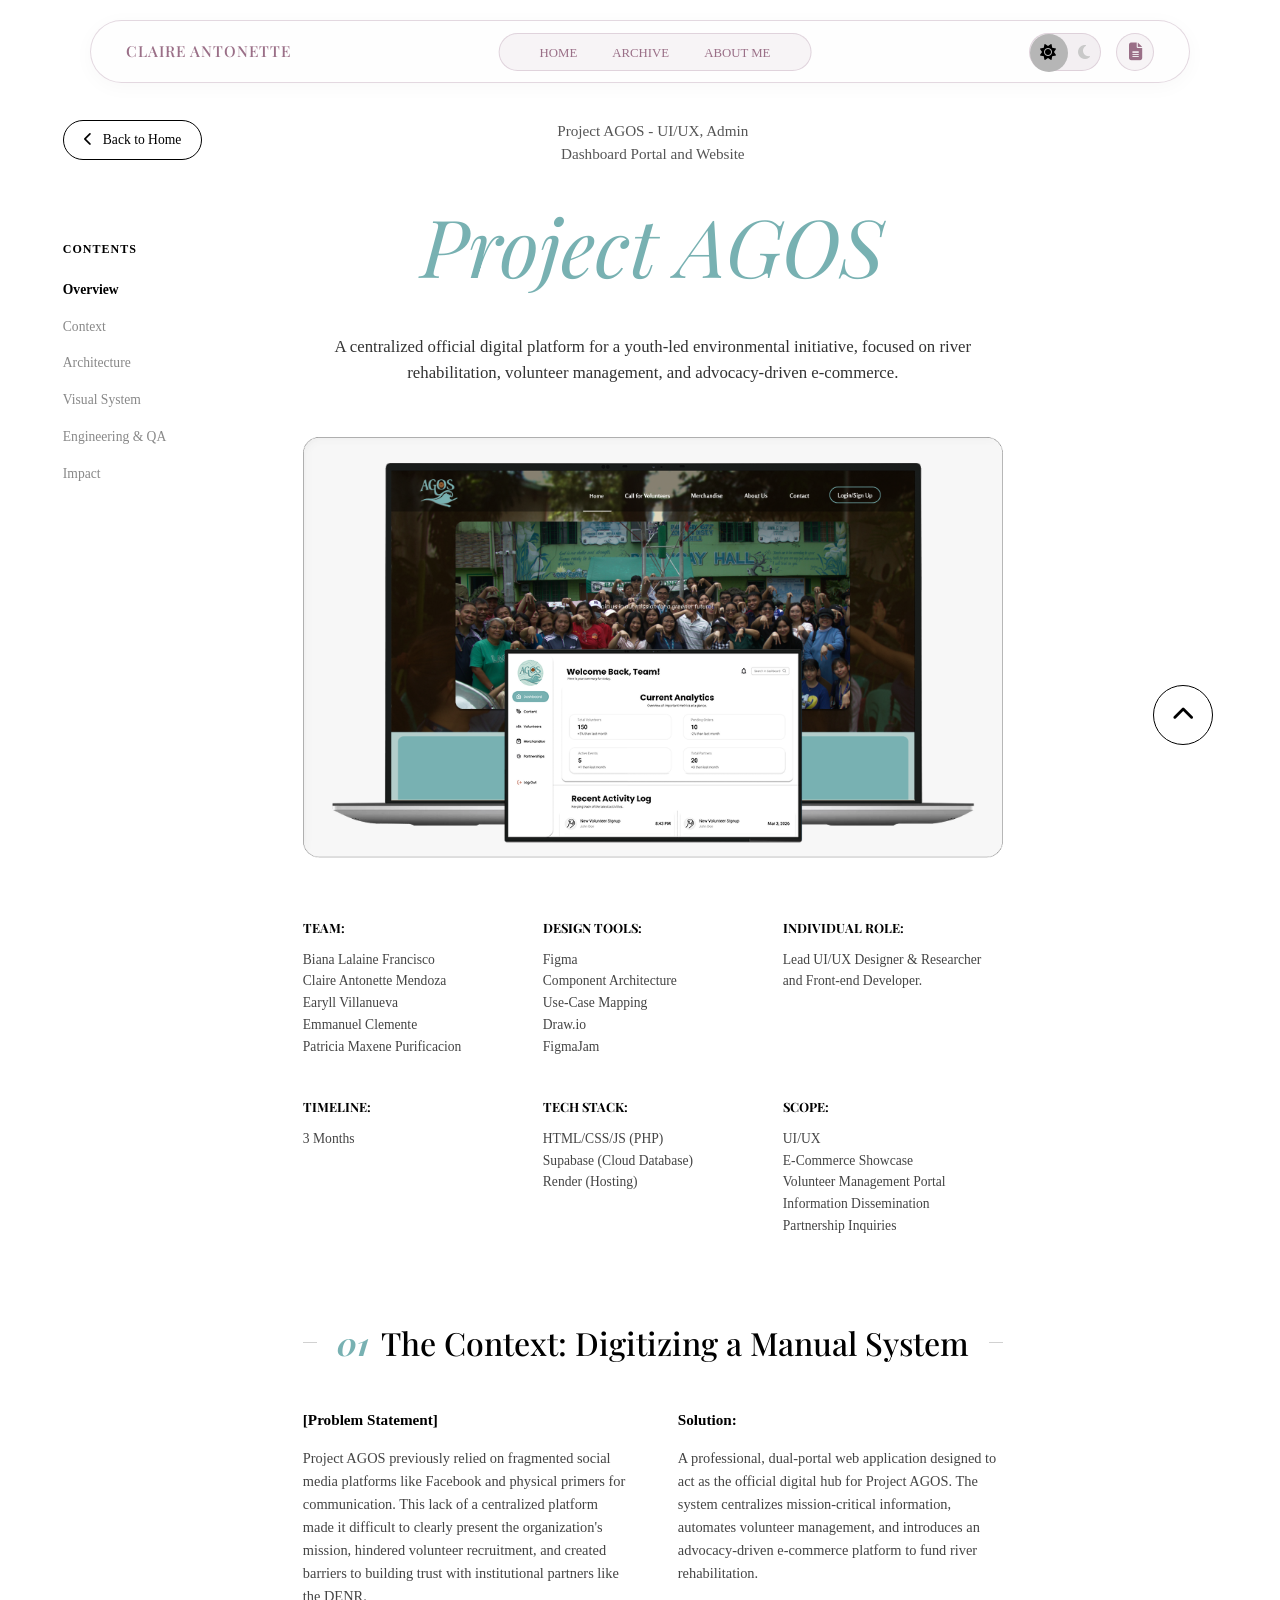
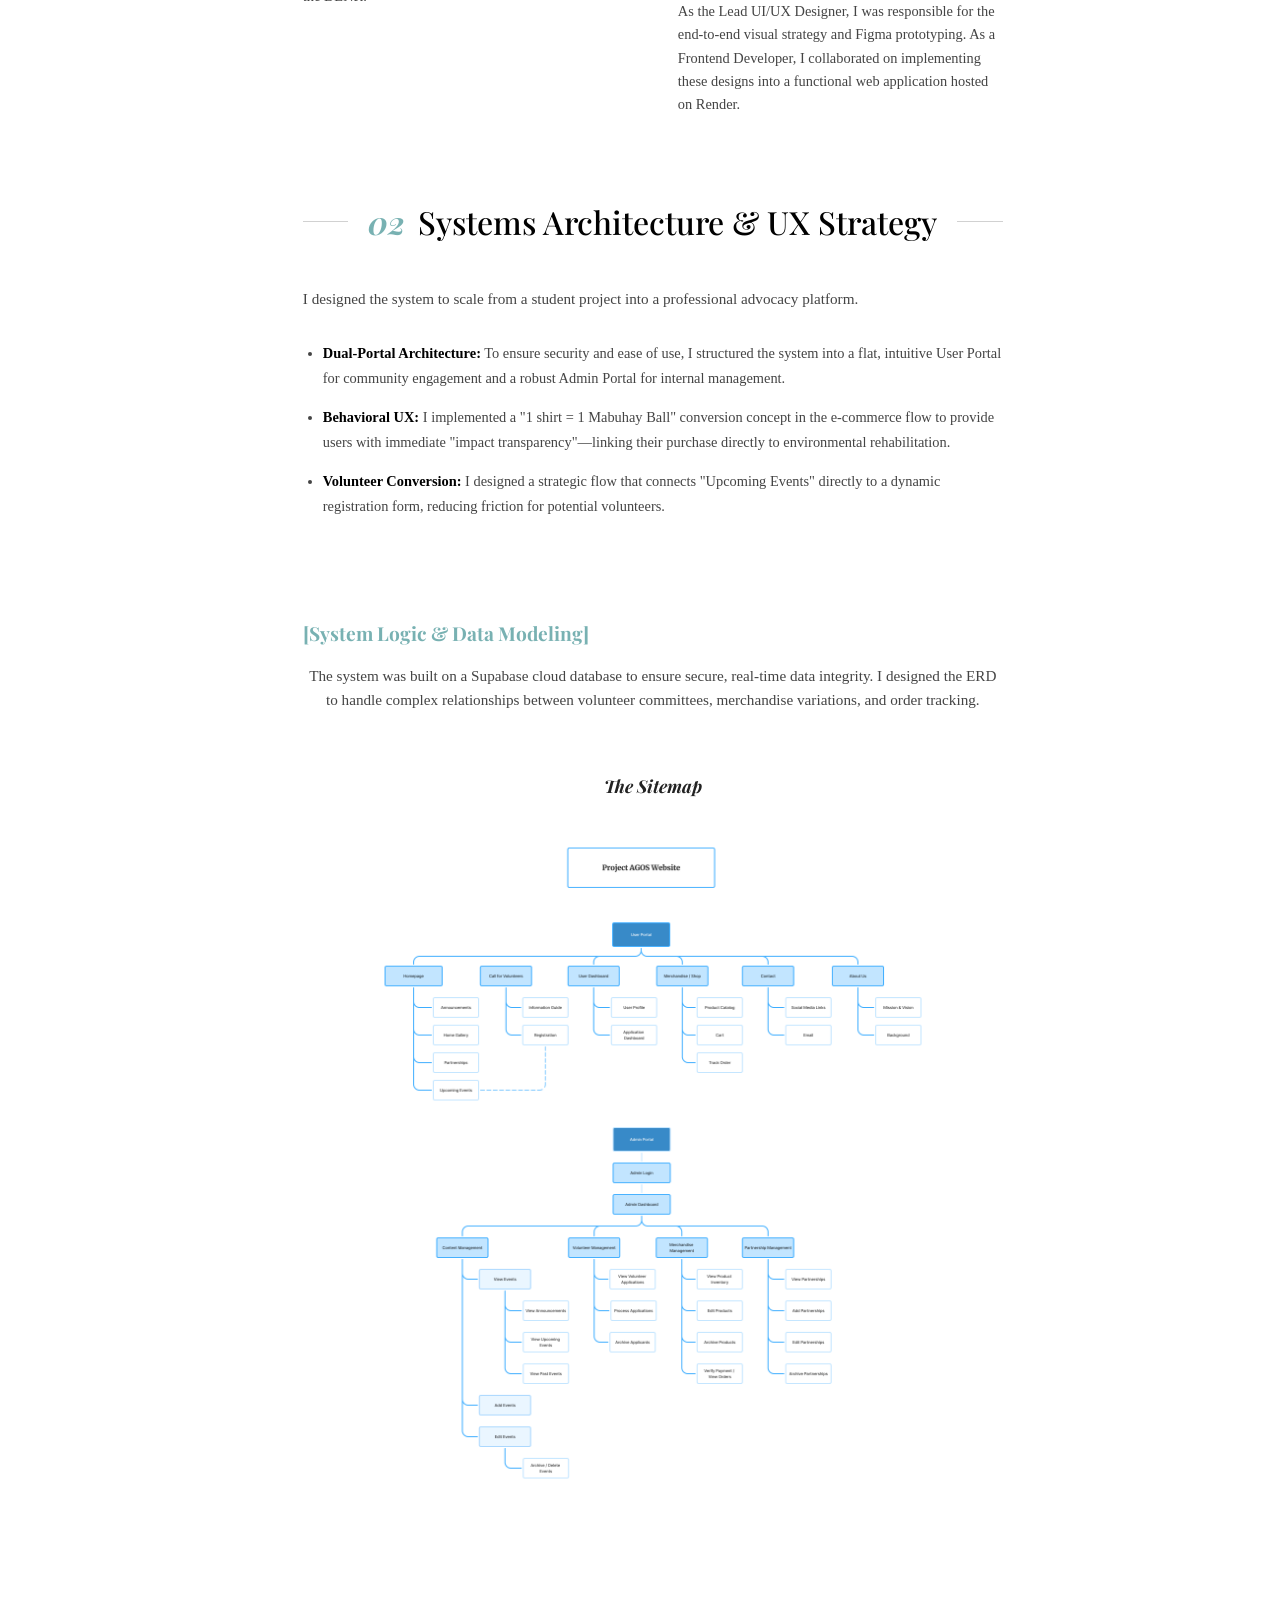
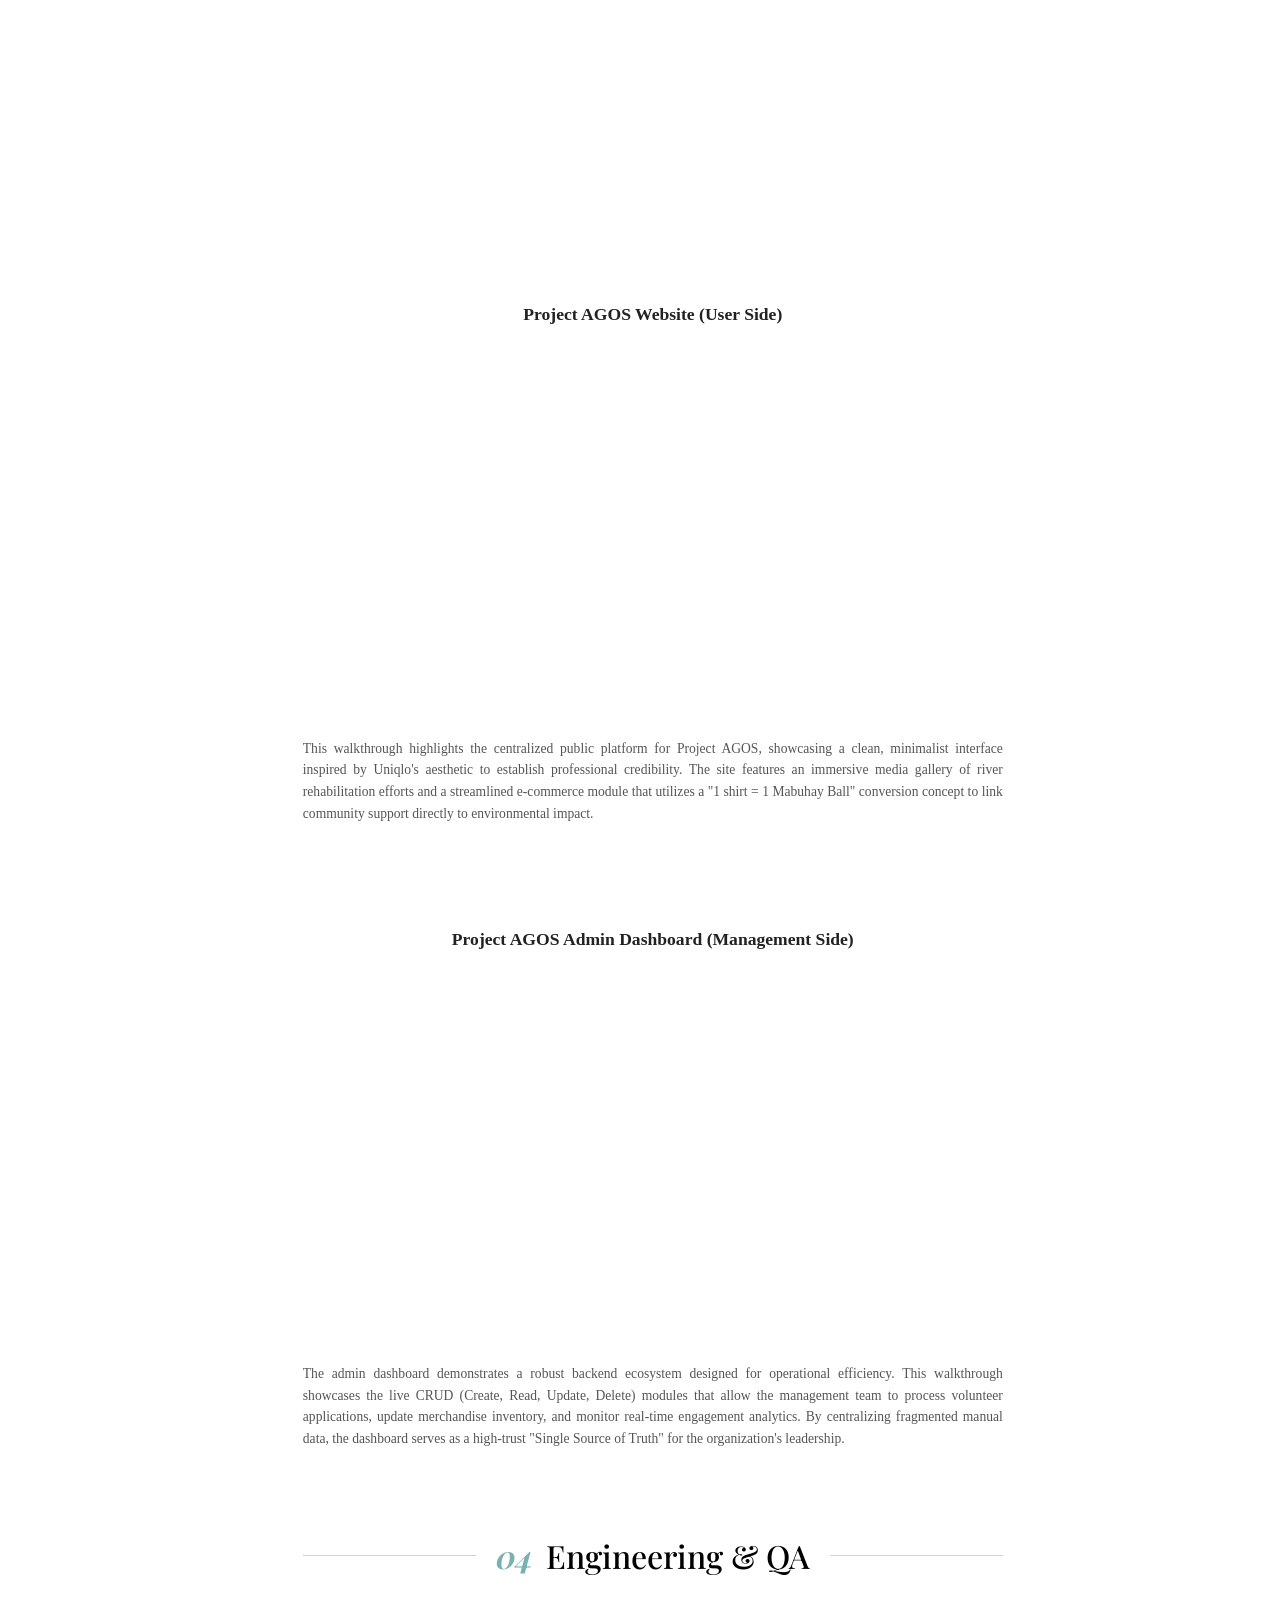
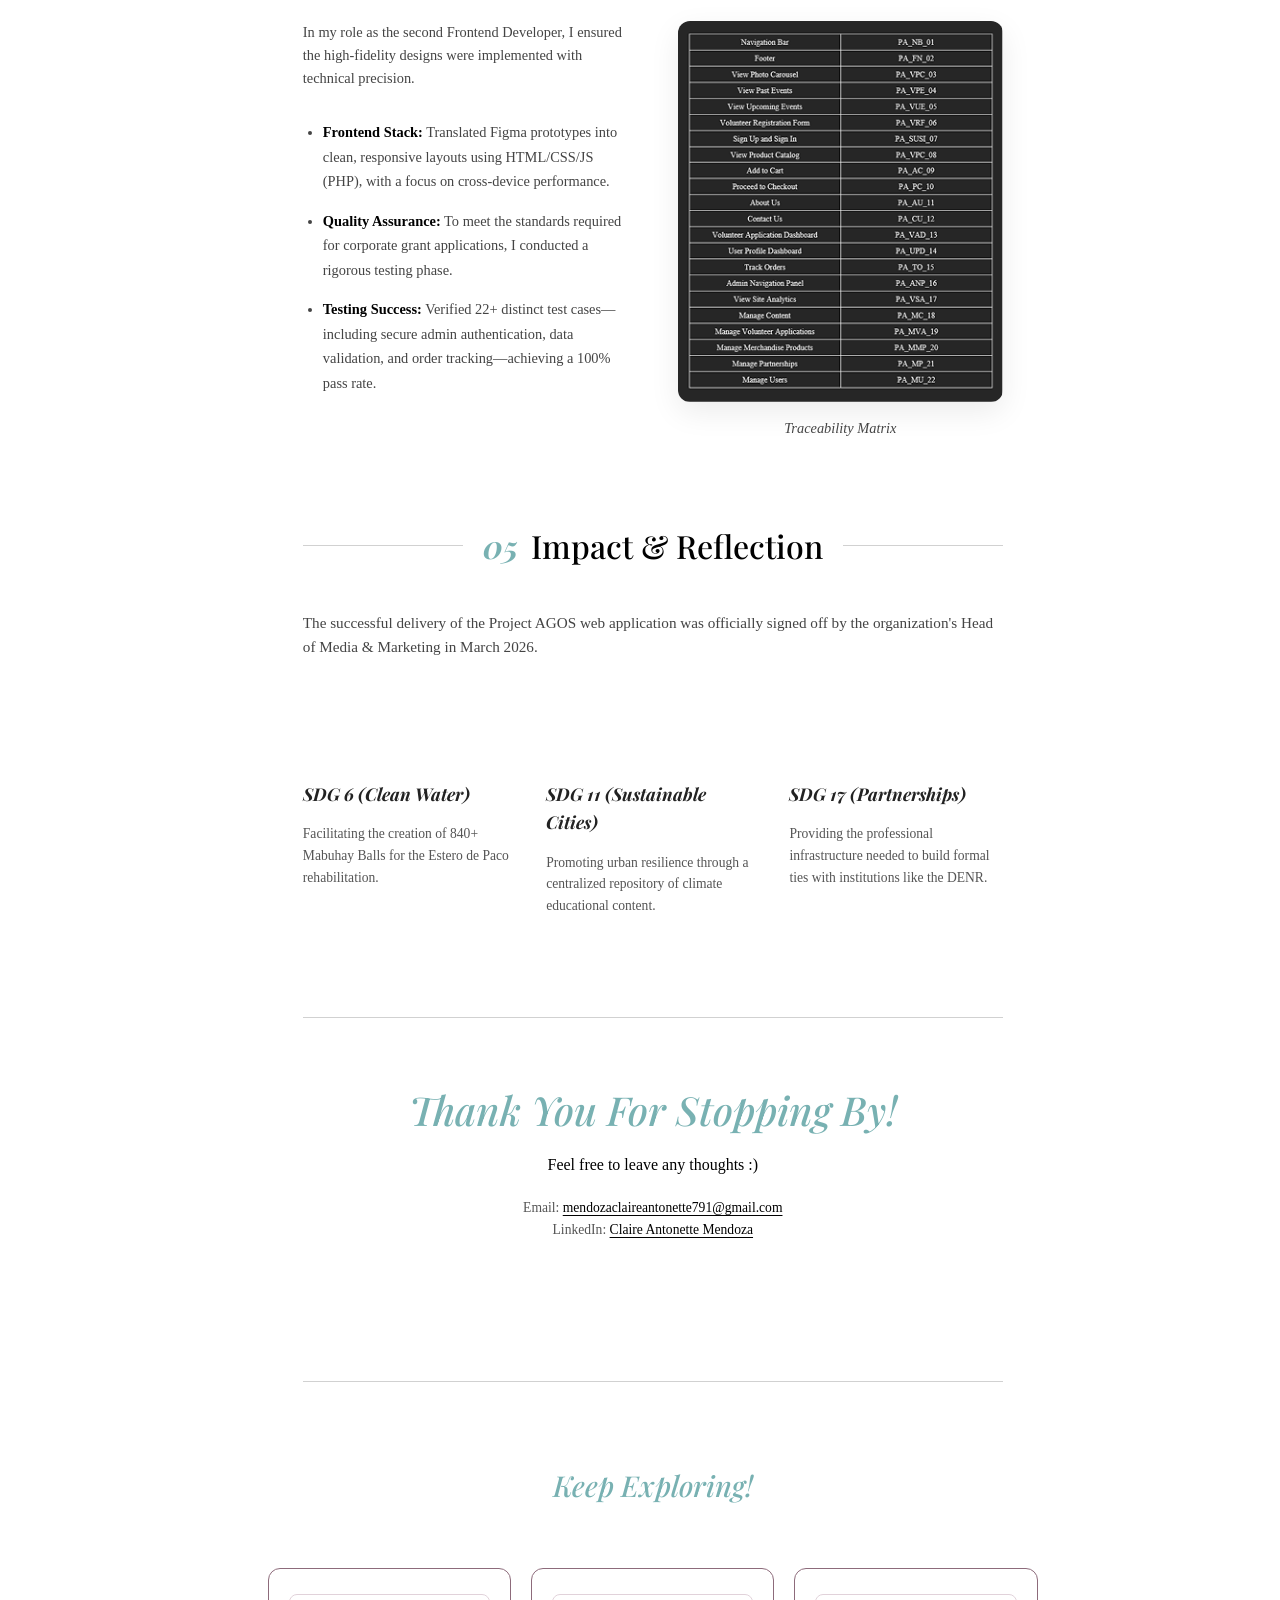
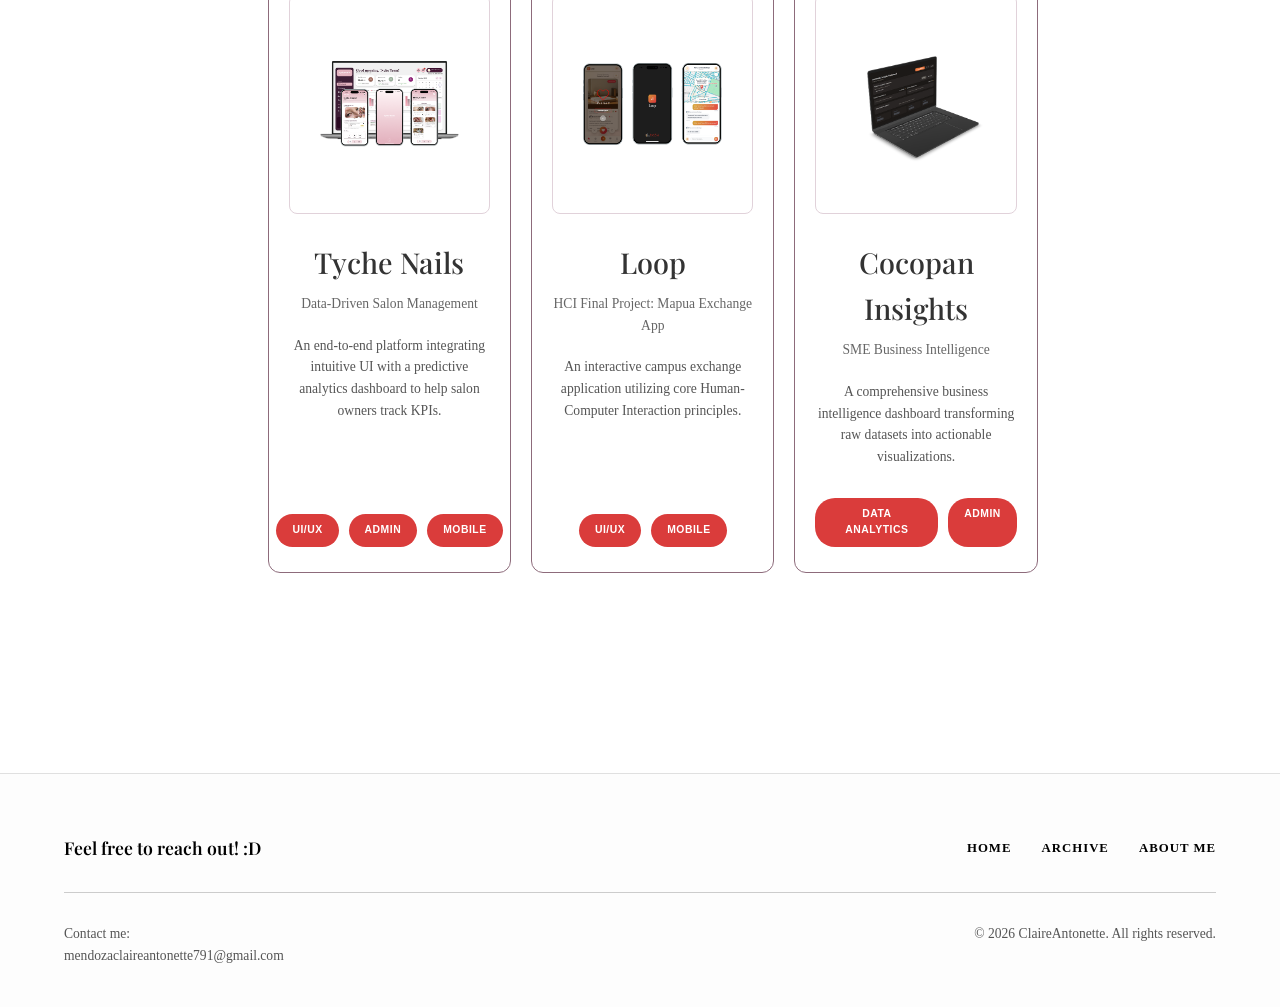
==== commit 25c46681: "updated case study navbars/dark mode toggle + footer redirections." ====
--- a/cs-agos.html
+++ b/cs-agos.html
@@ -15,6 +15,8 @@
 </head>
 <body class="case-study-body">
 
+    <site-navbar></site-navbar>
+
     <div class="cs-layout-grid">
         
         <aside class="cs-sidebar-left">
@@ -326,5 +328,8 @@
             });
         });
     </script>
+
+    <script src="script.js"></script>
+    
 </body>
 </html>
--- a/cs-agos.css
+++ b/cs-agos.css
@@ -23,7 +23,9 @@
 /* --- LAYOUT GRID & SIDEBARS --- */
 .cs-layout-grid {
     display: grid;
-    grid-template-columns: 250px 1fr 100px;
+    /* By making both side columns exactly 250px, the 1fr middle is perfectly centered! */
+    grid-template-columns: 250px 1fr 250px; 
+    left: 1%; 
     max-width: 1600px;
     margin: 0 auto;
     position: relative;
@@ -39,13 +41,21 @@
     flex-direction: column;
 }
 
-.cs-sidebar-right {
-    position: sticky;
-    top: 0;
-    height: 100vh;
-    display: flex;
-    align-items: center;
-    justify-content: center;
+.cs-sidebar-right { 
+    position: sticky; 
+    top: 90px; 
+    height: calc(100vh - 90px); 
+    display: flex; 
+    align-items: center; 
+    /* This pushes the button to the right edge of its new, wider 250px column */
+    justify-content: flex-end; 
+    /* This balances the 50px left-padding of the Contents sidebar */
+    padding-right: 50px; 
+}
+
+.cs-sidebar-left, .cs-sidebar-right {
+    top: 40px; 
+    height: calc(100vh - 90px);
 }
 
 .cs-main-content {
@@ -528,6 +538,135 @@
     transform: translateY(0); 
 }
 
+/* =========================================
+   DARK MODE OVERRIDES (Perfect Contrast)
+   ========================================= */
+
+body.dark-mode.case-study-body {
+    background-color: #1a1a1a; /* Dark charcoal, not pure black */
+    color: #e0e0e0; /* Soft white for body text */
+}
+
+/* Headings: Pure White */
+body.dark-mode .section-heading,
+body.dark-mode .bold-heading,
+body.dark-mode .italic-subheading,
+body.dark-mode .bold-subheading,
+body.dark-mode .restricted-title,
+body.dark-mode .hero-subtitle,
+body.dark-mode .meta-item h4,
+body.dark-mode .two-col-text h4,
+body.dark-mode .engineering-grid h4 {
+    color: #ffffff; 
+}
+
+/* Body Text & Descriptions: Soft White/Grey */
+body.dark-mode .section-intro,
+body.dark-mode .standard-desc,
+body.dark-mode .custom-list li,
+body.dark-mode .meta-item p,
+body.dark-mode .caption-desc,
+body.dark-mode .caption-block p,
+body.dark-mode .contents-nav a,
+body.dark-mode .two-col-text p,
+body.dark-mode .restricted-desc {
+    color: #cccccc;
+}
+
+body.dark-mode .custom-list li strong {
+    color: #ffffff;
+}
+
+/* Sidebar Active State */
+body.dark-mode .contents-nav a.active {
+    color: #ffffff;
+    font-weight: bold;
+}
+
+/* Structural Lines */
+body.dark-mode .section-header-line .line,
+body.dark-mode .thin-line,
+body.dark-mode .timeline-line,
+body.dark-mode .connector-s03-polished,
+body.dark-mode .connector-s03-polished::after,
+body.dark-mode .connector-s03-mobile,
+body.dark-mode .connector-s03-mobile::after,
+body.dark-mode .connector-elbow-top,
+body.dark-mode .connector-elbow-top::before,
+body.dark-mode .connector-elbow-top::after,
+body.dark-mode .connector-branch-bottom,
+body.dark-mode .connector-branch-bottom::after,
+body.dark-mode .vertical-spacer-line {
+    background-color: #444444;
+    border-color: #444444;
+}
+
+/* Timeline Circles */
+body.dark-mode .node .circle {
+    background-color: #1a1a1a;
+    border-color: #555;
+}
+body.dark-mode .node.active .circle {
+    border-color: var(--color-accent-teal, var(--color-vibrant-pink, var(--color-loop-solid, #fff))); 
+}
+
+/* Floating Buttons */
+body.dark-mode .pill-btn,
+body.dark-mode .circle-btn {
+    border-color: #e0e0e0;
+    color: #e0e0e0;
+}
+
+body.dark-mode .pill-btn:hover,
+body.dark-mode .circle-btn:hover {
+    color: #ffffff;
+    border-color: transparent;
+}
+
+/* Keep Exploring Cards */
+body.dark-mode .keep-exploring-section .project-card {
+    background-color: #222222;
+    border-color: #444444;
+}
+
+body.dark-mode .keep-exploring-section .project-top-container {
+    background-color: #2a2a2a;
+    border-color: #444444;
+}
+
+body.dark-mode .keep-exploring-section h3 {
+    color: #ffffff;
+}
+
+/* Tables (If applicable, like in Loop) */
+body.dark-mode .hci-table th {
+    background: #222222;
+    color: #ffffff;
+    border-color: #444444;
+}
+body.dark-mode .hci-table td {
+    border-color: #444444;
+    color: #cccccc;
+}
+
+/* Restricted Block (If applicable, like in Cocopan) */
+body.dark-mode .restricted-block {
+    background-color: #222222;
+    border-color: #555555;
+}
+body.dark-mode .restricted-actions {
+    background-color: #2a2a2a;
+    border-color: #444444;
+}
+body.dark-mode .github-solid-btn {
+    background-color: #ffffff;
+    color: #000000;
+}
+body.dark-mode .github-solid-btn:hover {
+    background-color: var(--color-accent-amber);
+    color: #ffffff;
+}
+
 /* --- RESPONSIVE DESIGN --- */
 @media (max-width: 1100px) {
     .cs-layout-grid { 
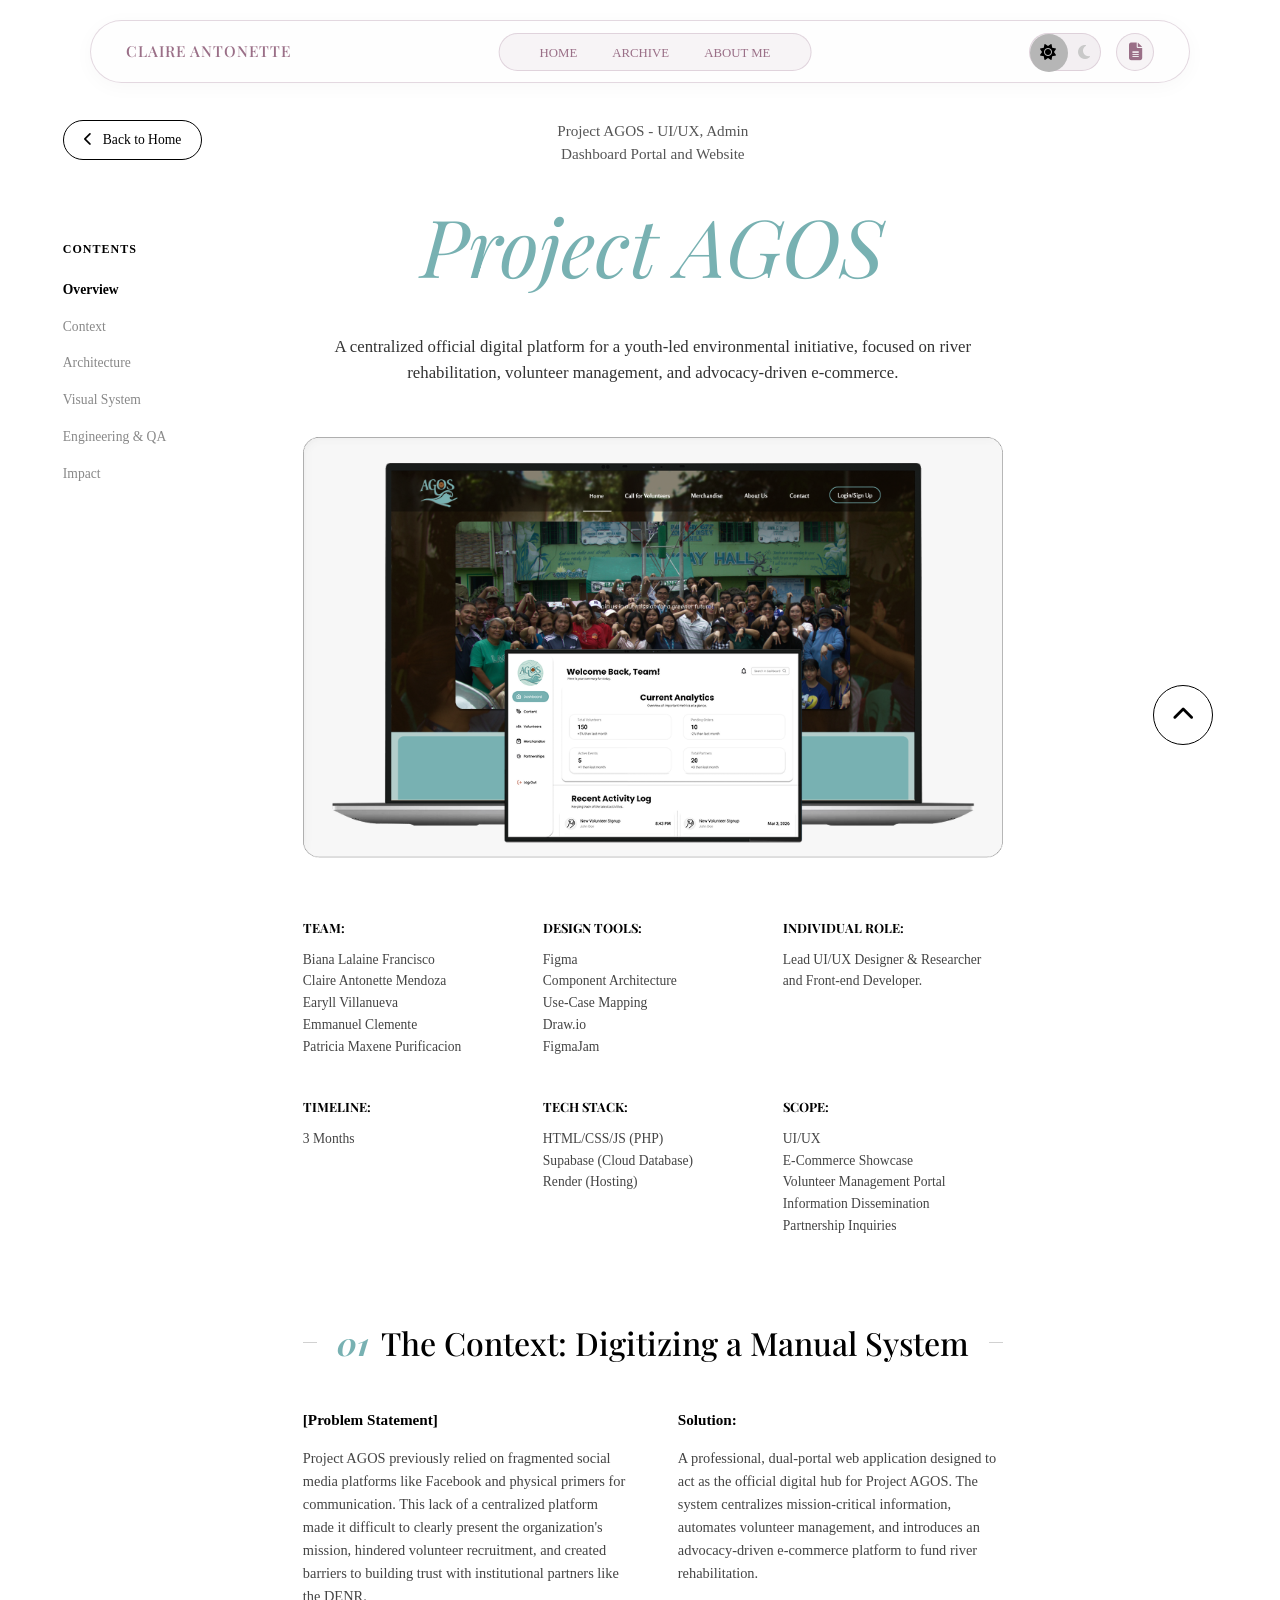
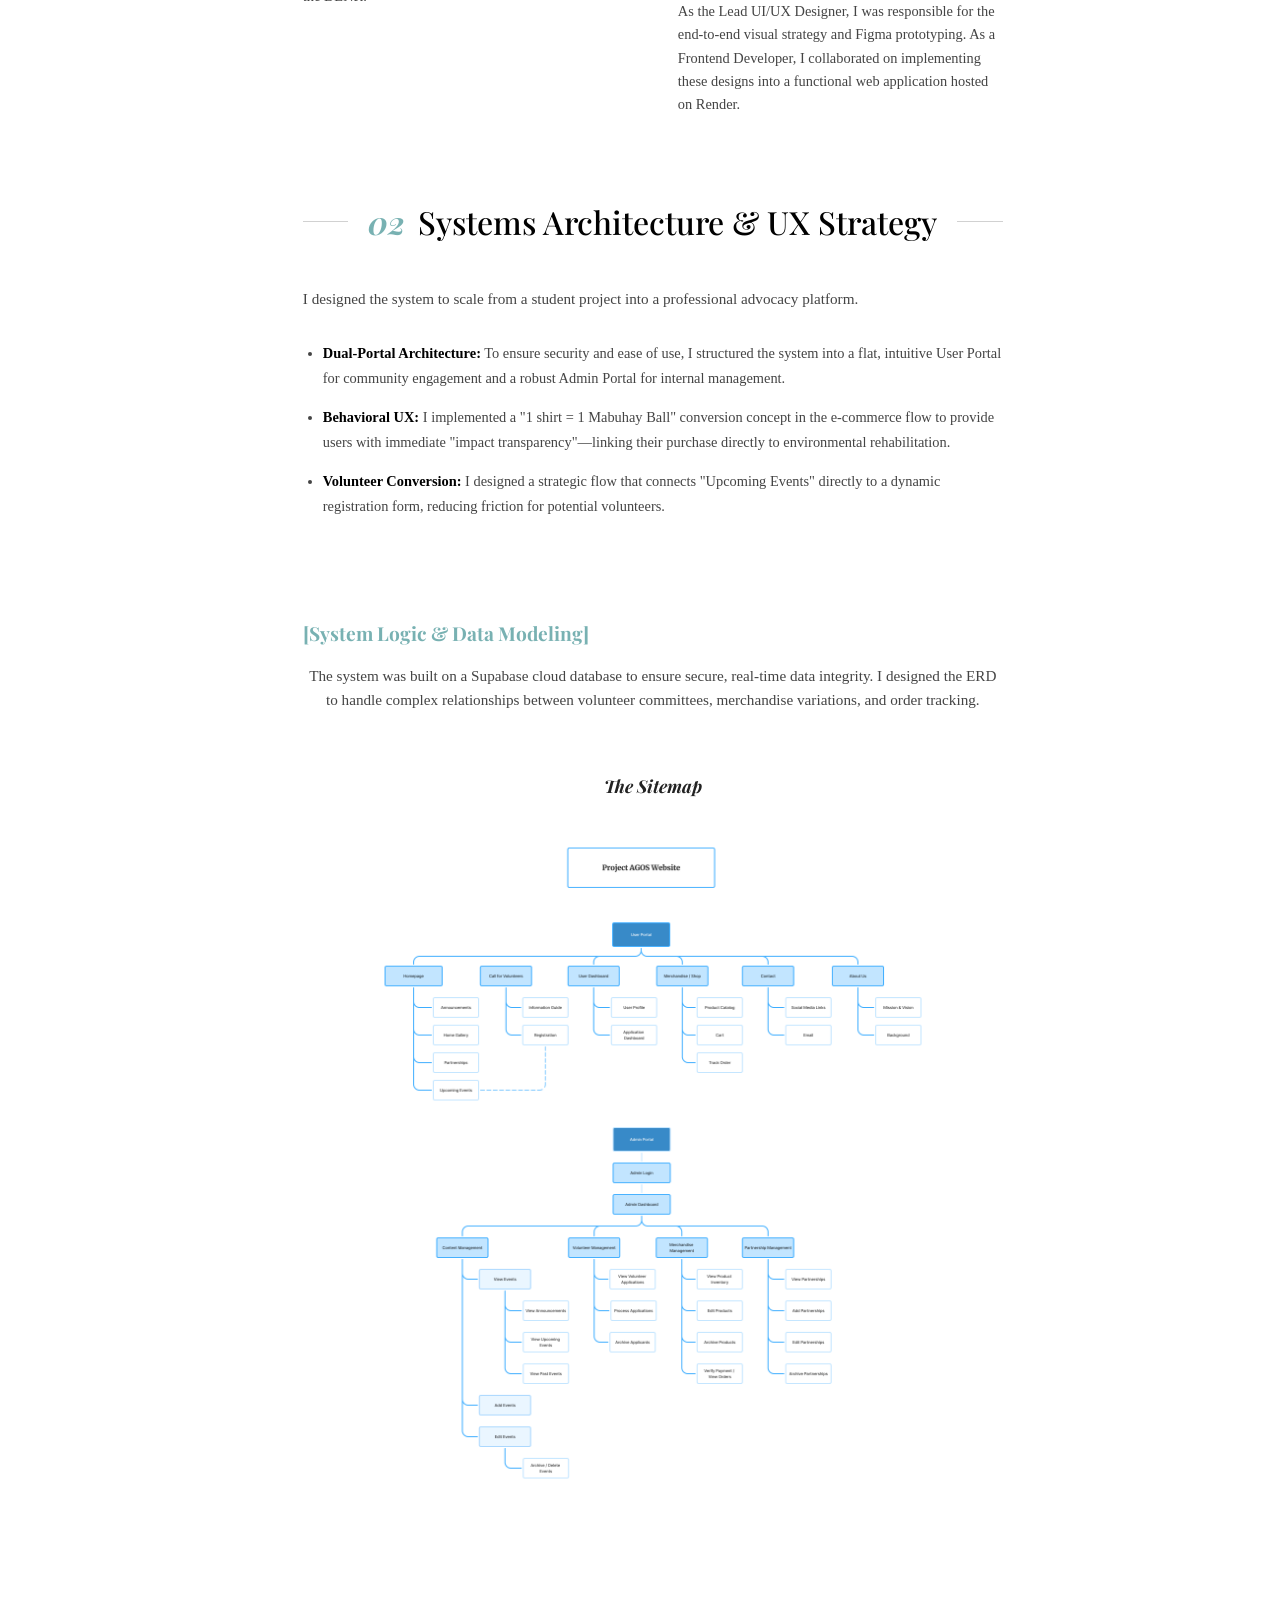
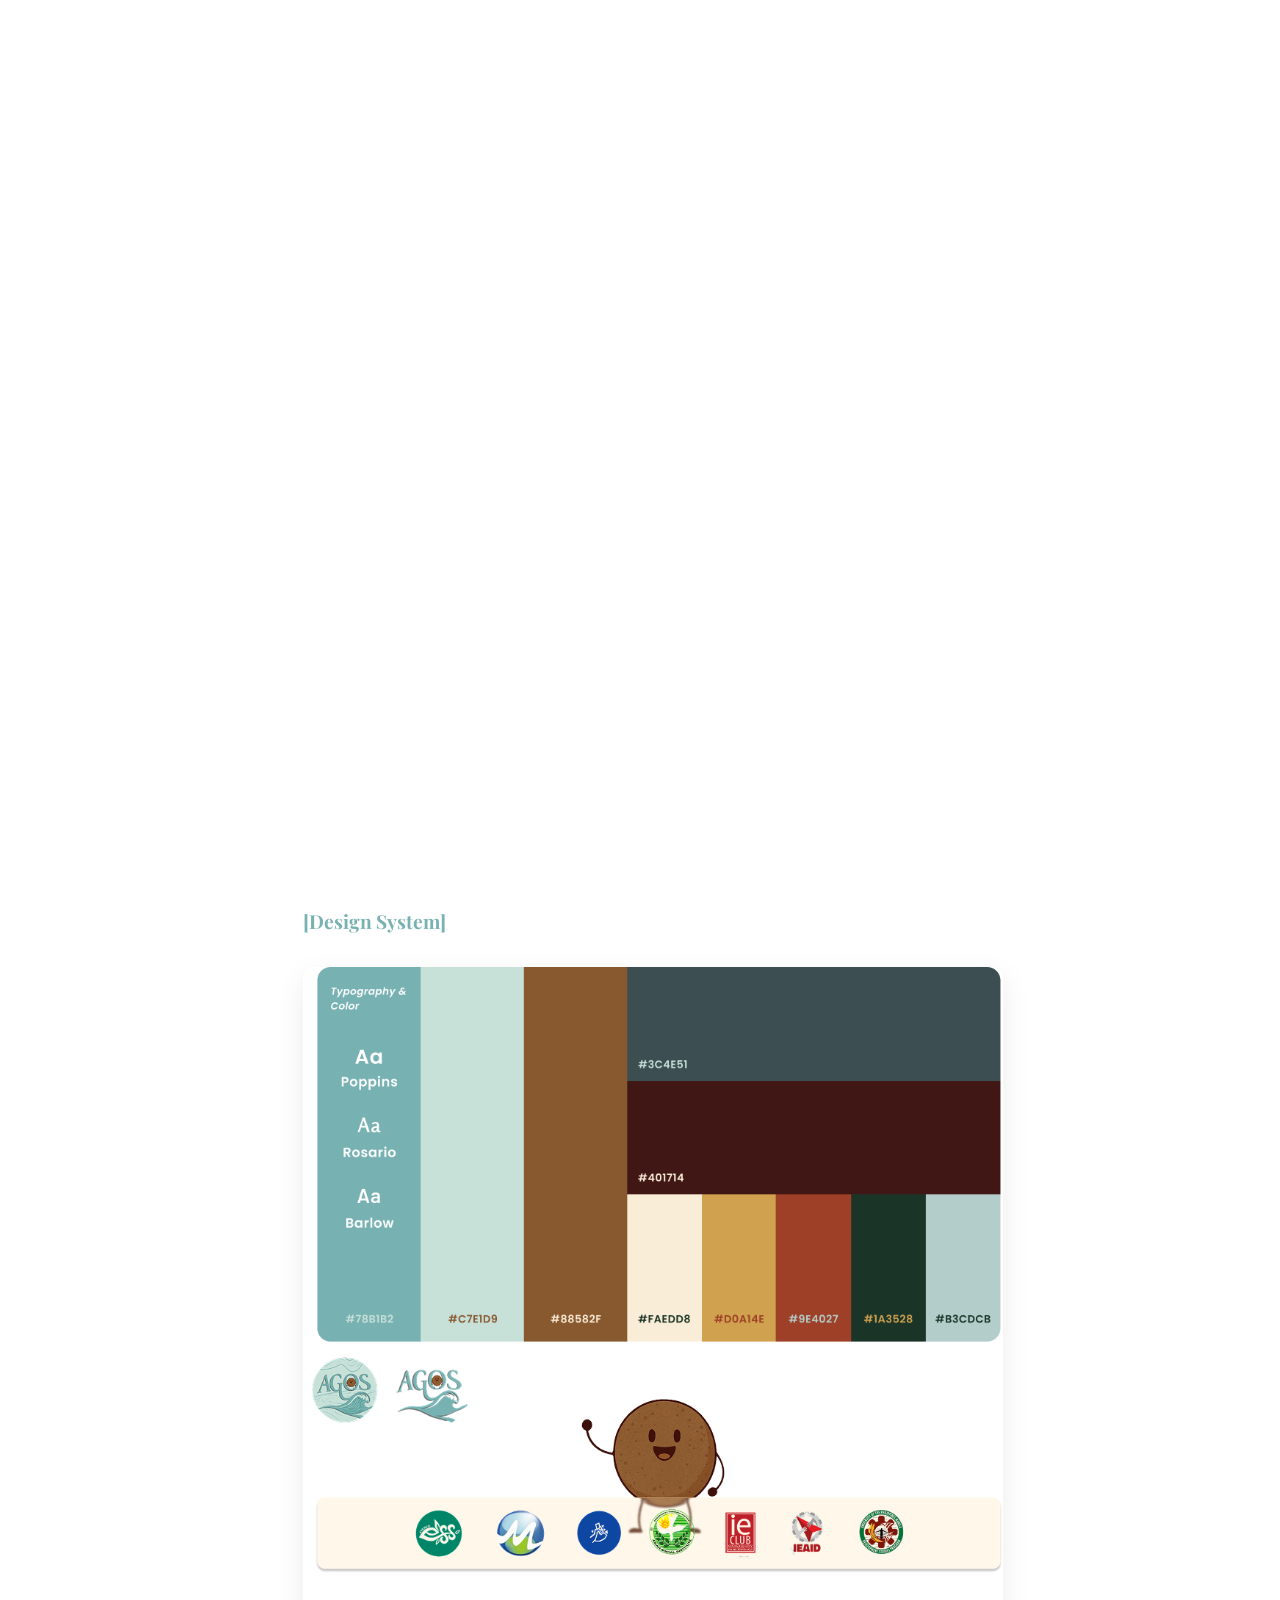
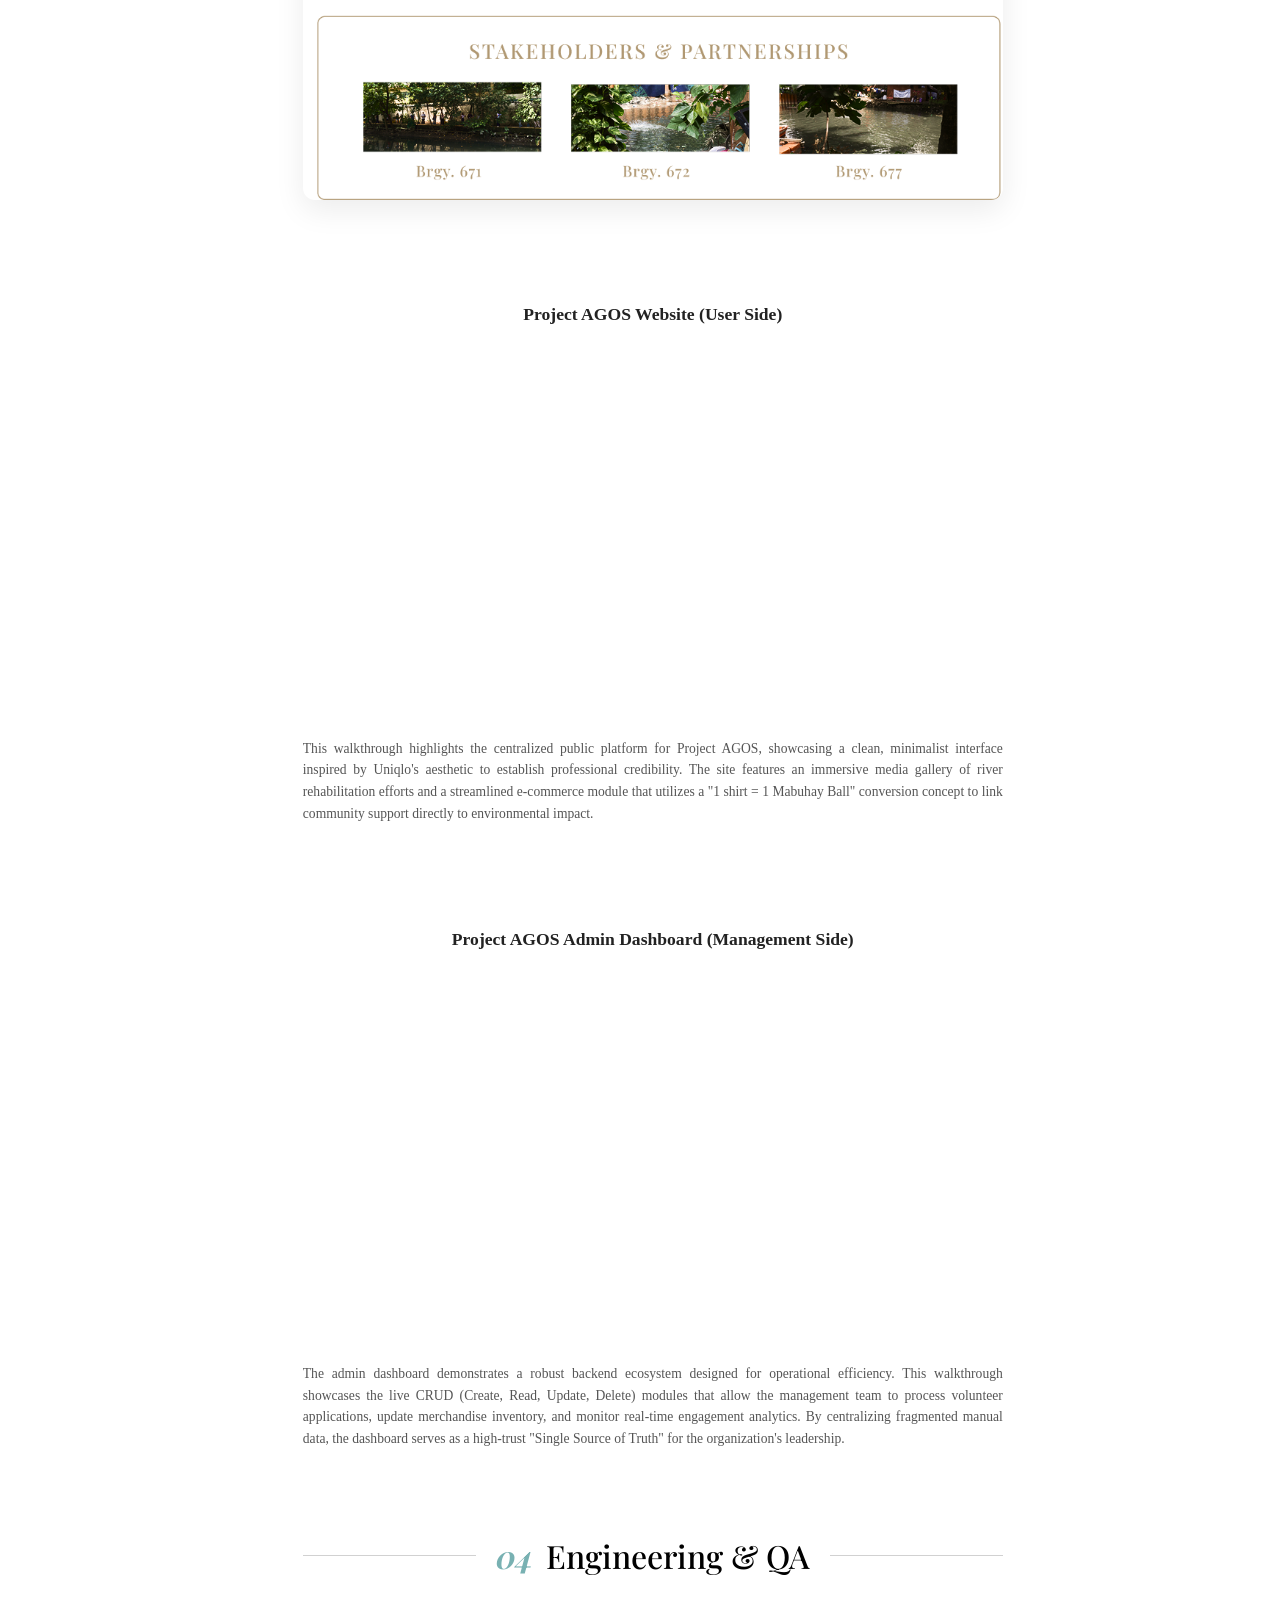
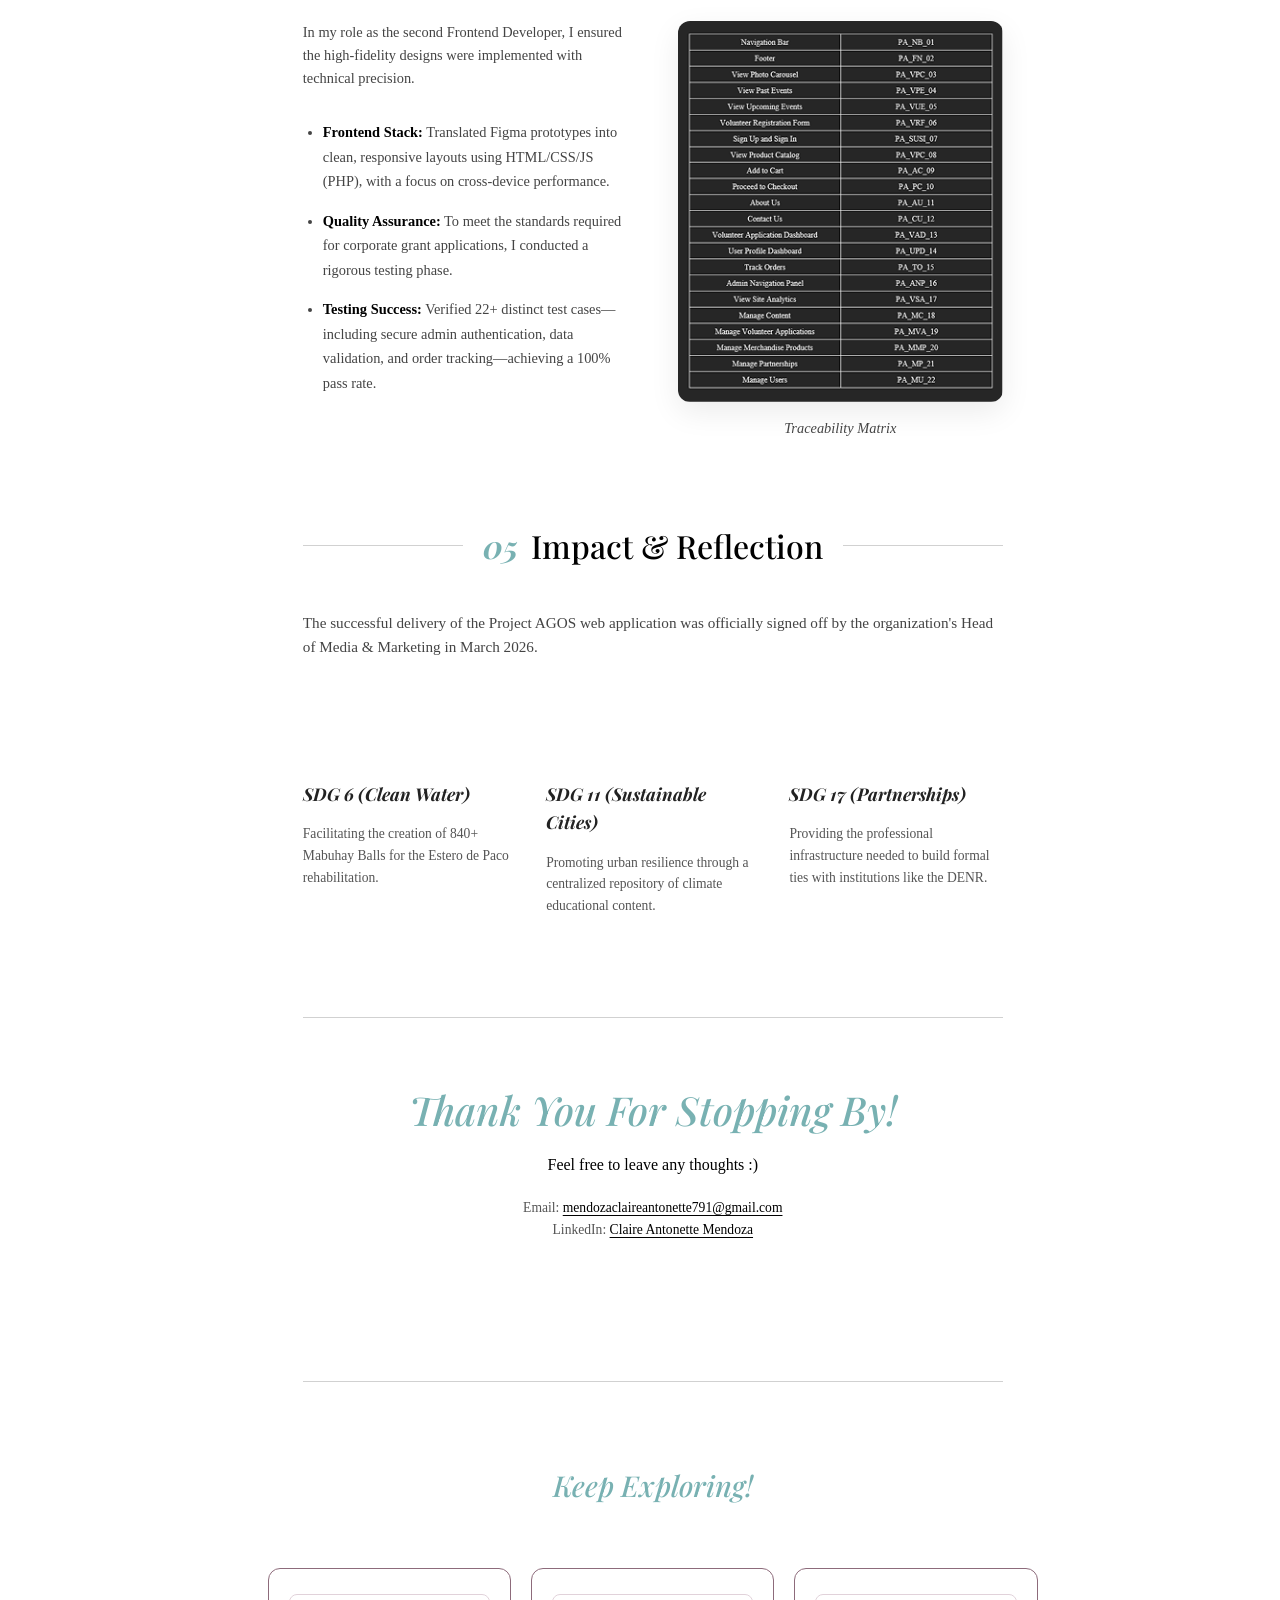
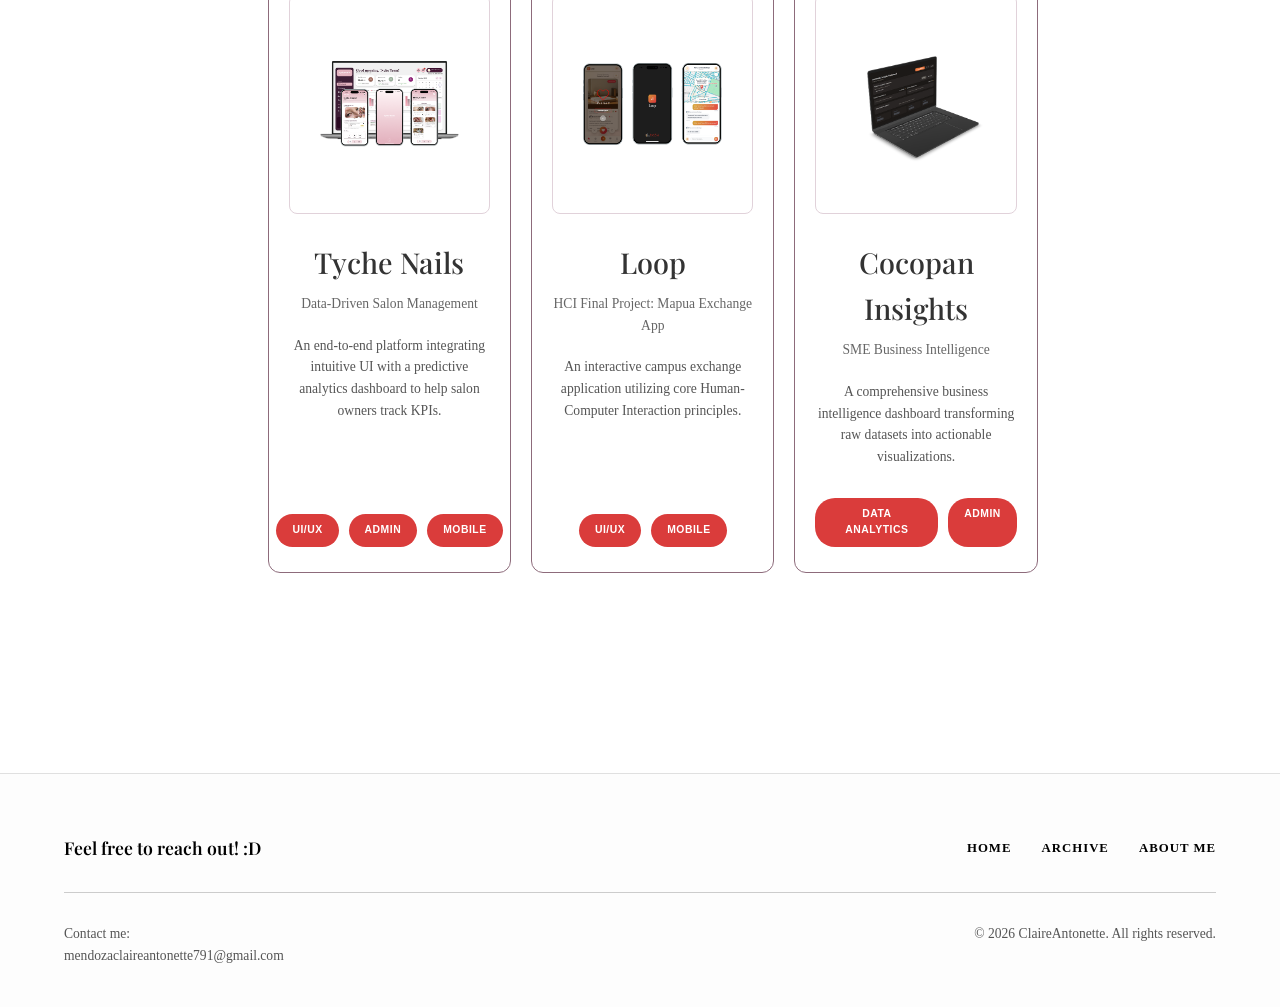
==== commit 9844af1f: "fixed dark mode properties" ====
--- a/cs-agos.html
+++ b/cs-agos.html
@@ -232,7 +232,7 @@
                 <h3 class="accent-italic-heading small">Keep Exploring!</h3>
                 
                 <div class="projects-grid mt-l">
-                    <a href="cs-tyche.html" class="project-card" style="--hover-glow: rgba(244, 143, 177, 0.6);">
+                    <a href="cs-tyche.html" class="project-card" style="--hover-glow: rgba(244, 143, 177, 0.095);">
                         <div class="project-top-container">
                             <img src="images/tyche nails.png" alt="Tyche Nails App">
                         </div>
@@ -330,6 +330,6 @@
     </script>
 
     <script src="script.js"></script>
-    
+
 </body>
 </html>
--- a/cs-agos.css
+++ b/cs-agos.css
@@ -547,7 +547,20 @@
     color: #e0e0e0; /* Soft white for body text */
 }
 
-/* Headings: Pure White */
+/* --- IMAGE SWAPPING LOGIC --- */
+/* Hide the dark image by default */
+.img-dark { 
+    display: none; 
+}
+/* When dark mode is active, hide light image, show dark image */
+body.dark-mode .img-light { 
+    display: none; 
+}
+body.dark-mode .img-dark { 
+    display: block; 
+}
+
+/* --- TEXT COLORS: PURE WHITE --- */
 body.dark-mode .section-heading,
 body.dark-mode .bold-heading,
 body.dark-mode .italic-subheading,
@@ -556,11 +569,14 @@
 body.dark-mode .hero-subtitle,
 body.dark-mode .meta-item h4,
 body.dark-mode .two-col-text h4,
-body.dark-mode .engineering-grid h4 {
+body.dark-mode .engineering-grid h4,
+body.dark-mode .dark-serif-heading, /* Added */
+body.dark-mode .ux-decisions h4,    /* Added */
+body.dark-mode .outro-links a {     /* Outro Links Added */
     color: #ffffff; 
 }
 
-/* Body Text & Descriptions: Soft White/Grey */
+/* --- TEXT COLORS: SOFT WHITE/GREY --- */
 body.dark-mode .section-intro,
 body.dark-mode .standard-desc,
 body.dark-mode .custom-list li,
@@ -569,7 +585,12 @@
 body.dark-mode .caption-block p,
 body.dark-mode .contents-nav a,
 body.dark-mode .two-col-text p,
-body.dark-mode .restricted-desc {
+body.dark-mode .restricted-desc,
+body.dark-mode .exact-intro,        /* Added */
+body.dark-mode .italic-desc,        /* Added */
+body.dark-mode .node p,             /* Added timeline text */
+body.dark-mode .outro-links,        /* Added */
+body.dark-mode .outro-links p {     /* Added */
     color: #cccccc;
 }
 
@@ -584,29 +605,35 @@
 }
 
 /* Structural Lines */
+/* 1. Elements that use BACKGROUND-COLOR for their lines */
 body.dark-mode .section-header-line .line,
 body.dark-mode .thin-line,
 body.dark-mode .timeline-line,
-body.dark-mode .connector-s03-polished,
 body.dark-mode .connector-s03-polished::after,
-body.dark-mode .connector-s03-mobile,
 body.dark-mode .connector-s03-mobile::after,
 body.dark-mode .connector-elbow-top,
 body.dark-mode .connector-elbow-top::before,
 body.dark-mode .connector-elbow-top::after,
 body.dark-mode .connector-branch-bottom,
-body.dark-mode .connector-branch-bottom::after,
 body.dark-mode .vertical-spacer-line {
-    background-color: #444444;
-    border-color: #444444;
+    background-color: #555555;
+}
+
+/* 2. Elements that use BORDERS for their lines (Crucial Fix) */
+body.dark-mode .connector-s03-polished,
+body.dark-mode .connector-s03-mobile,
+body.dark-mode .connector-branch-bottom::after {
+    border-color: #555555;
+    background-color: transparent !important; /* Ensures the box stays invisible */
 }
 
 /* Timeline Circles */
 body.dark-mode .node .circle {
     background-color: #1a1a1a;
-    border-color: #555;
+    border-color: #bababa;
 }
 body.dark-mode .node.active .circle {
+    /* Uses whatever accent color is set for that specific case study */
     border-color: var(--color-accent-teal, var(--color-vibrant-pink, var(--color-loop-solid, #fff))); 
 }
 
@@ -625,8 +652,8 @@
 
 /* Keep Exploring Cards */
 body.dark-mode .keep-exploring-section .project-card {
-    background-color: #222222;
-    border-color: #444444;
+    background-color: #2e2e2e;
+    border-color: #595959;
 }
 
 body.dark-mode .keep-exploring-section .project-top-container {
